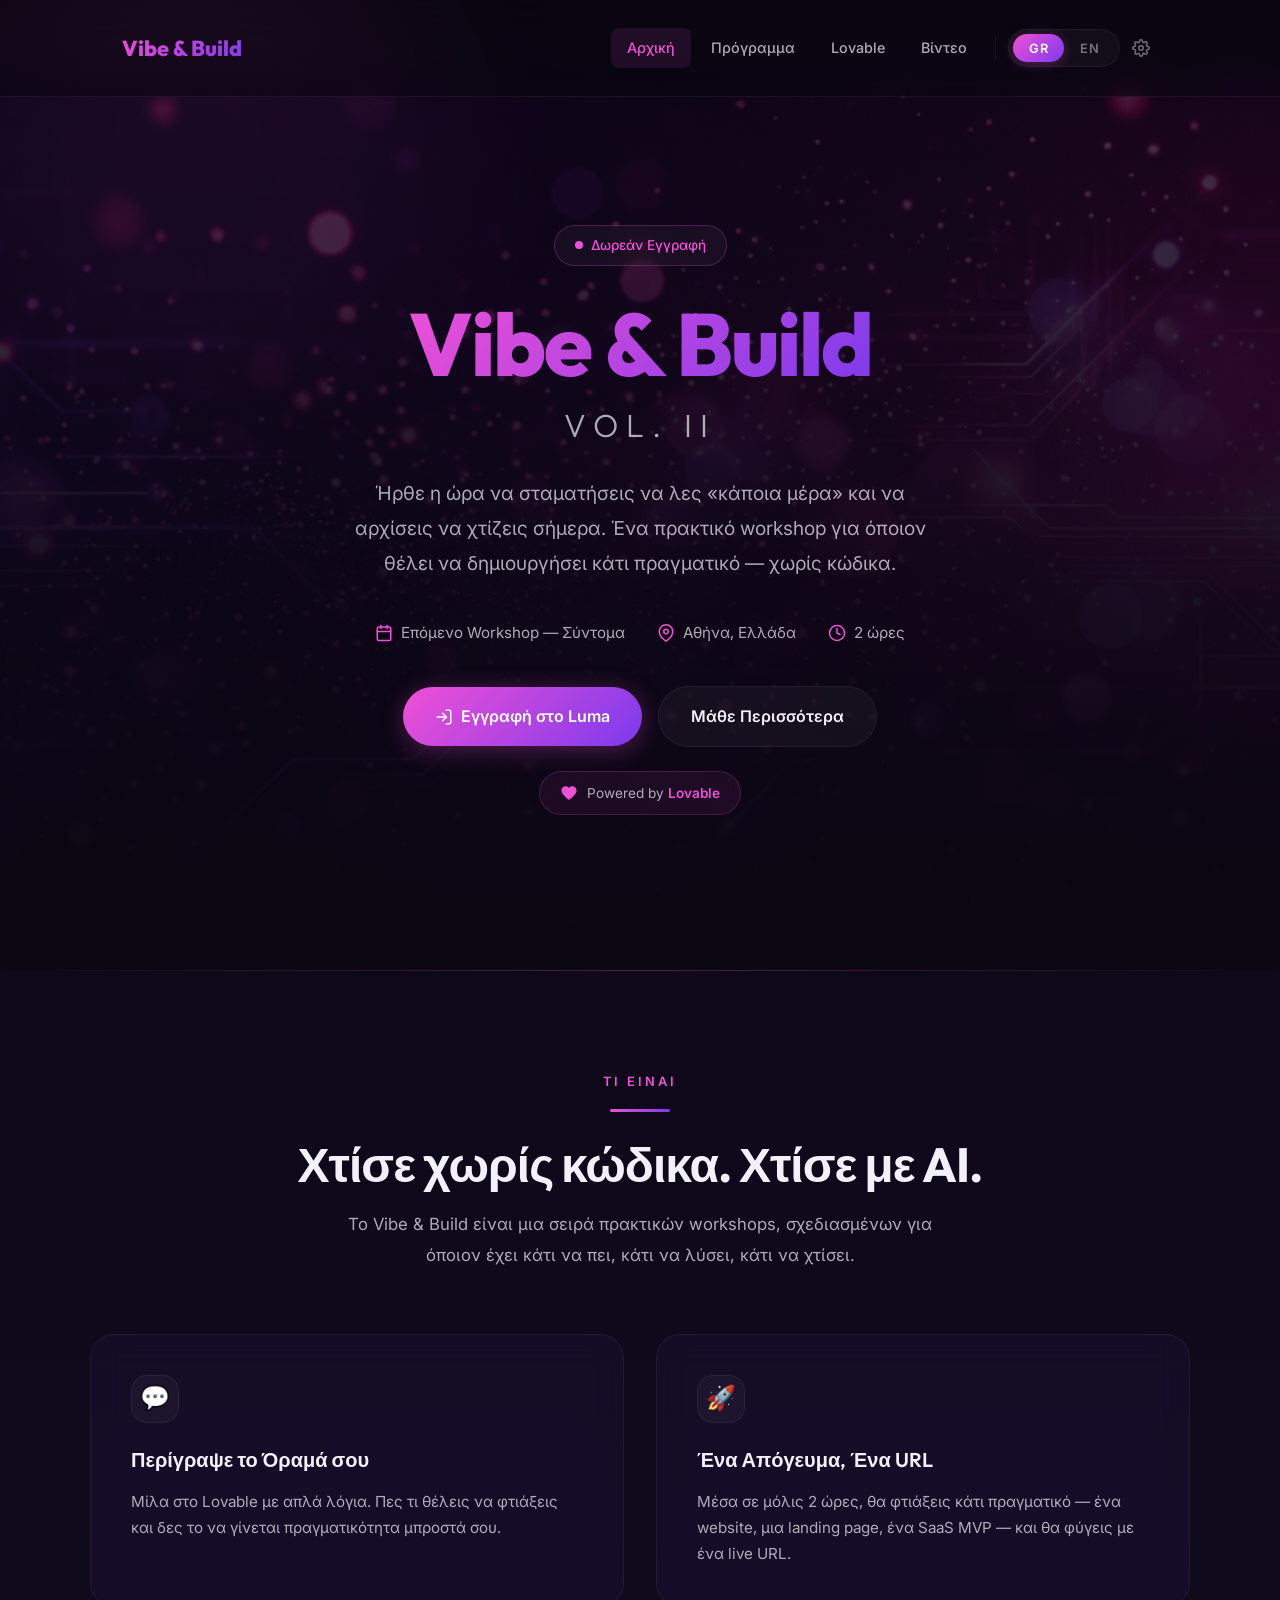
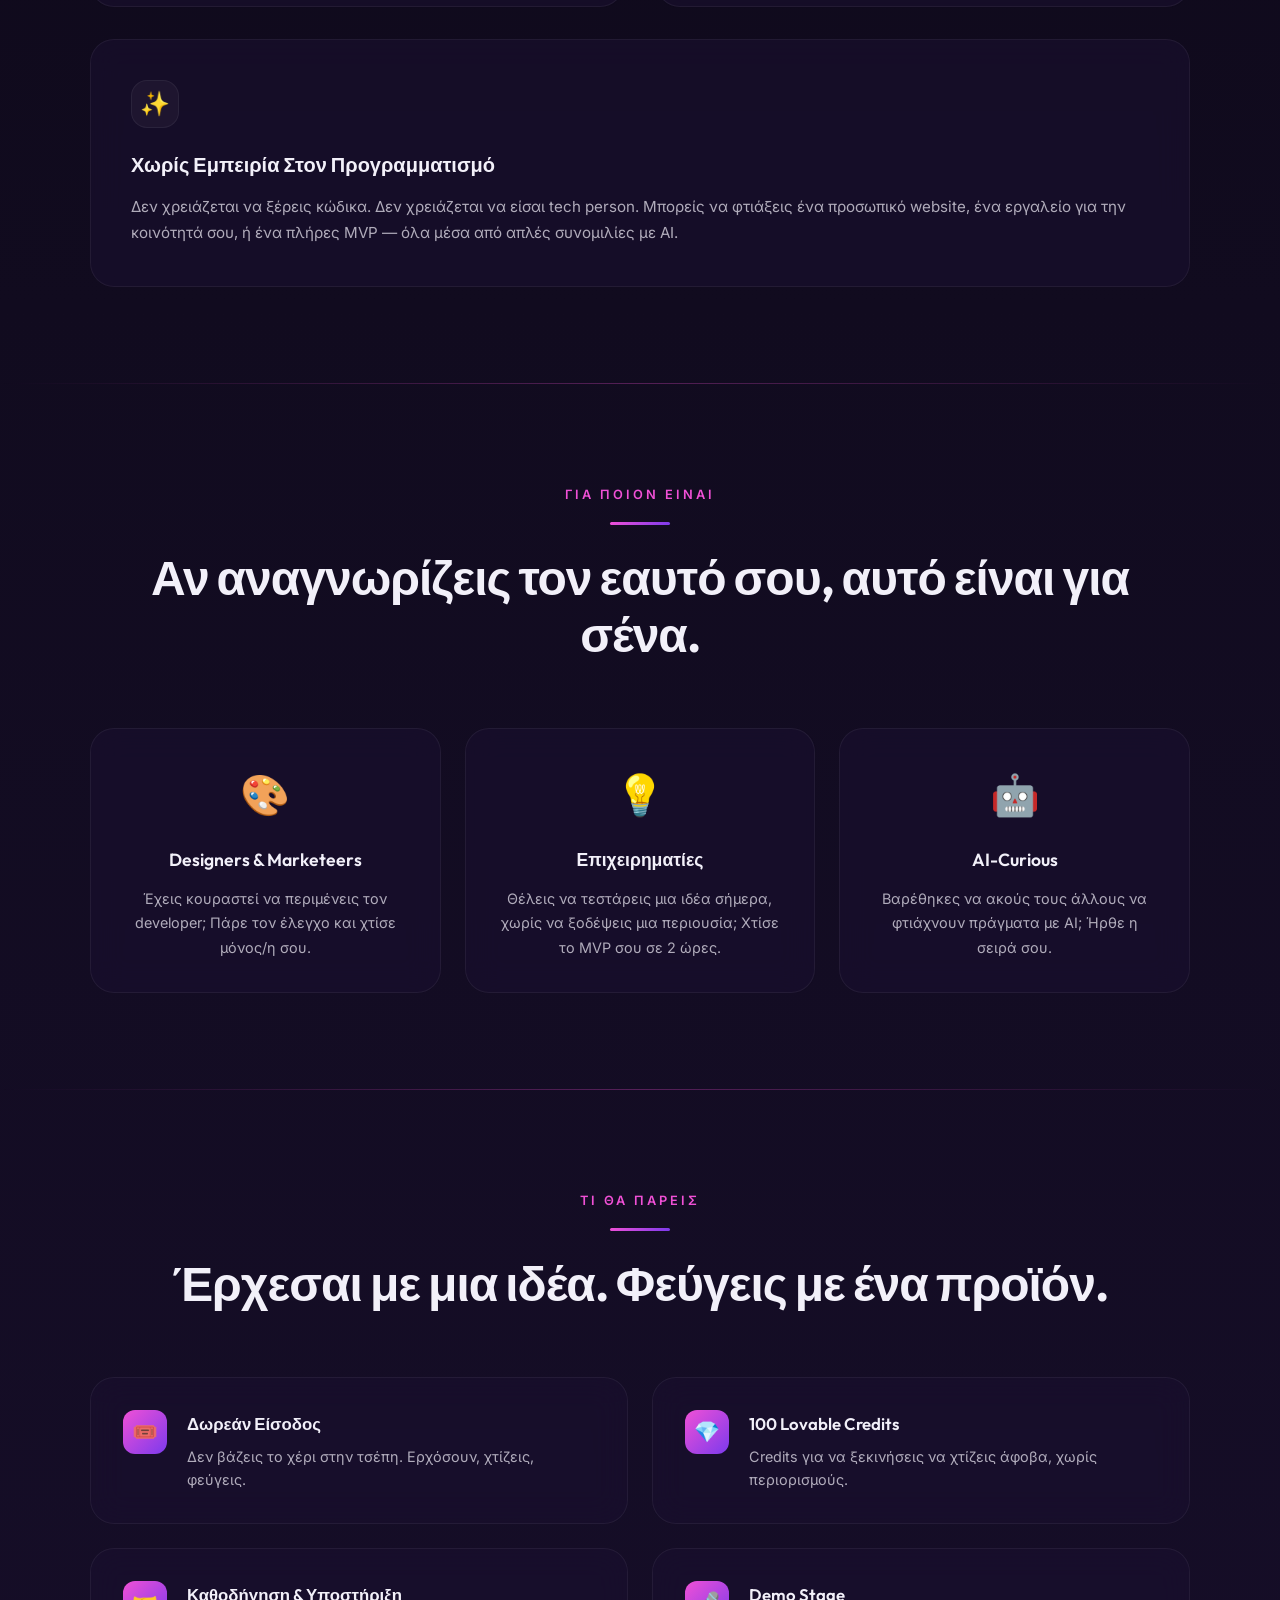
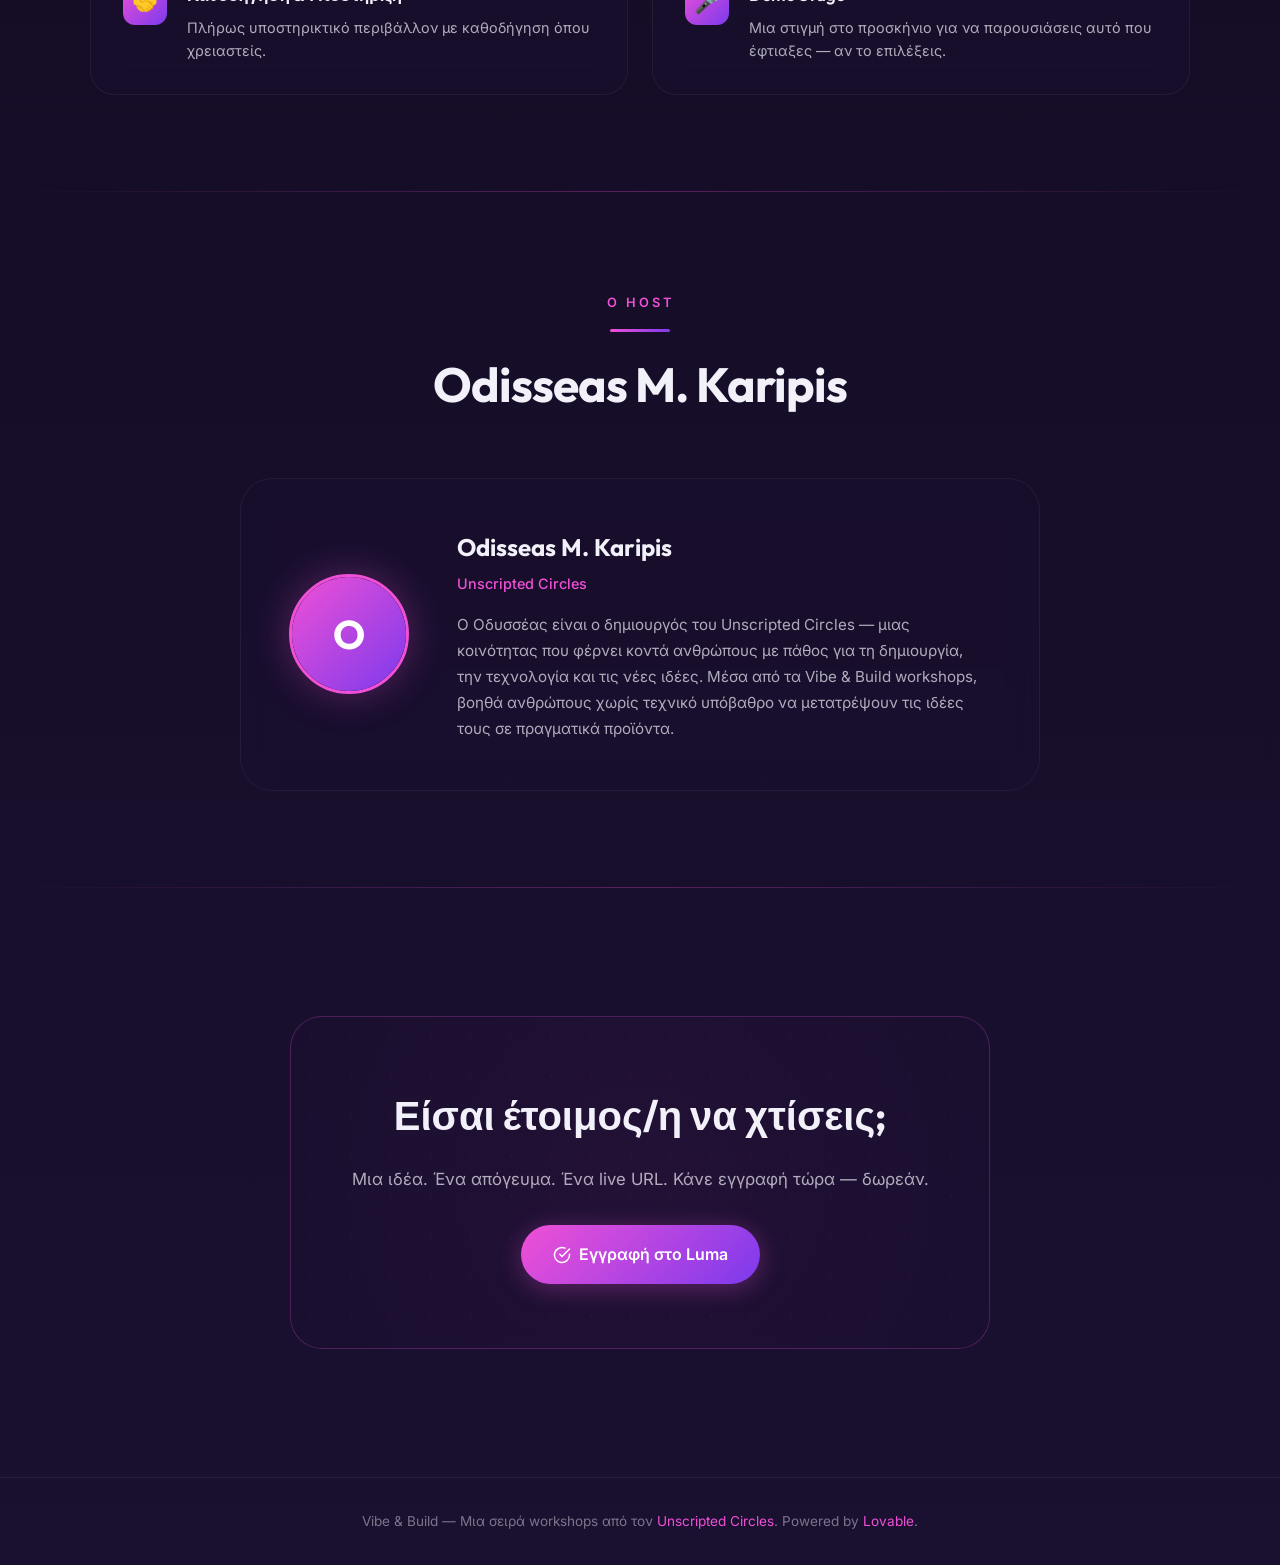
==== index.html @ 57b18b44 "Initial commit for Vibe & Build workshop site" ====
<!DOCTYPE html>
<html lang="el">
<head>
  <meta charset="UTF-8">
  <meta name="viewport" content="width=device-width, initial-scale=1.0">
  <title>Vibe & Build — No-Code Workshop Series by Odisseas M. Karipis</title>
  <meta name="description" content="Vibe & Build: Hands-on AI workshops powered by Lovable. Build real products without writing code. Athens, Greece. Free admission.">
  <meta property="og:title" content="Vibe & Build — No-Code AI Workshop Series">
  <meta property="og:description" content="Stop saying 'someday' and start building today. A practical workshop for anyone who has something to say, solve, or build — without writing a single line of code.">
  <meta property="og:type" content="website">
  <meta property="og:url" content="https://vibeand.build">
  <meta name="twitter:card" content="summary_large_image">
  <link rel="stylesheet" href="index.css">
</head>
<body>

  <!-- ========== HERO ========== -->
  <section class="hero" id="hero">
    <div class="hero-bg">
      <img src="hero-bg.png" alt="" loading="eager">
    </div>

    <div class="hero-content">
      <div class="hero-badge">
        <span class="pulse-dot"></span>
        <span data-el="Δωρεάν Εγγραφή" data-en="Free Admission" class="i18n">Δωρεάν Εγγραφή</span>
      </div>

      <h1 class="hero-title">
        <span class="gradient-text">Vibe & Build</span>
      </h1>
      <div class="hero-vol">vol. II</div>

      <p class="hero-description i18n"
         data-el="Ήρθε η ώρα να σταματήσεις να λες «κάποια μέρα» και να αρχίσεις να χτίζεις σήμερα. Ένα πρακτικό workshop για όποιον θέλει να δημιουργήσει κάτι πραγματικό — χωρίς κώδικα."
         data-en="It's time to stop saying 'someday' and start building today. A hands-on workshop for anyone who wants to create something real — without code.">
        Ήρθε η ώρα να σταματήσεις να λες «κάποια μέρα» και να αρχίσεις να χτίζεις σήμερα. Ένα πρακτικό workshop για όποιον θέλει να δημιουργήσει κάτι πραγματικό — χωρίς κώδικα.
      </p>

      <div class="hero-meta">
        <div class="hero-meta-item">
          <svg xmlns="http://www.w3.org/2000/svg" viewBox="0 0 24 24" fill="none" stroke="currentColor" stroke-width="2" stroke-linecap="round" stroke-linejoin="round"><rect x="3" y="4" width="18" height="18" rx="2" ry="2"/><line x1="16" y1="2" x2="16" y2="6"/><line x1="8" y1="2" x2="8" y2="6"/><line x1="3" y1="10" x2="21" y2="10"/></svg>
          <span data-el="Επόμενο Workshop — Σύντομα" data-en="Next Workshop — Coming Soon" class="i18n">Επόμενο Workshop — Σύντομα</span>
        </div>
        <div class="hero-meta-item">
          <svg xmlns="http://www.w3.org/2000/svg" viewBox="0 0 24 24" fill="none" stroke="currentColor" stroke-width="2" stroke-linecap="round" stroke-linejoin="round"><path d="M21 10c0 7-9 13-9 13s-9-6-9-13a9 9 0 0 1 18 0z"/><circle cx="12" cy="10" r="3"/></svg>
          <span data-el="Αθήνα, Ελλάδα" data-en="Athens, Greece" class="i18n">Αθήνα, Ελλάδα</span>
        </div>
        <div class="hero-meta-item">
          <svg xmlns="http://www.w3.org/2000/svg" viewBox="0 0 24 24" fill="none" stroke="currentColor" stroke-width="2" stroke-linecap="round" stroke-linejoin="round"><circle cx="12" cy="12" r="10"/><polyline points="12 6 12 12 16 14"/></svg>
          <span data-el="2 ώρες" data-en="2 hours" class="i18n">2 ώρες</span>
        </div>
      </div>

      <div class="hero-cta">
        <a href="https://luma.com/lljxukb3" target="_blank" rel="noopener" class="btn btn-primary" id="hero-register-btn">
          <svg xmlns="http://www.w3.org/2000/svg" viewBox="0 0 24 24" fill="none" stroke="currentColor" stroke-width="2" stroke-linecap="round" stroke-linejoin="round"><path d="M15 3h4a2 2 0 0 1 2 2v14a2 2 0 0 1-2 2h-4"/><polyline points="10 17 15 12 10 7"/><line x1="15" y1="12" x2="3" y2="12"/></svg>
          <span data-el="Εγγραφή στο Luma" data-en="Register on Luma" class="i18n">Εγγραφή στο Luma</span>
        </a>
        <a href="#about" class="btn btn-secondary">
          <span data-el="Μάθε Περισσότερα" data-en="Learn More" class="i18n">Μάθε Περισσότερα</span>
        </a>
      </div>

      <div class="lovable-badge">
        <svg viewBox="0 0 24 24" fill="currentColor"><path d="M12 21.35l-1.45-1.32C5.4 15.36 2 12.28 2 8.5 2 5.42 4.42 3 7.5 3c1.74 0 3.41.81 4.5 2.09C13.09 3.81 14.76 3 16.5 3 19.58 3 22 5.42 22 8.5c0 3.78-3.4 6.86-8.55 11.54L12 21.35z"/></svg>
        <span data-el="Powered by <strong>Lovable</strong>" data-en="Powered by <strong>Lovable</strong>" class="i18n">Powered by <strong>Lovable</strong></span>
      </div>
    </div>
  </section>

  <div class="glow-line"></div>

  <!-- ========== ABOUT ========== -->
  <section class="section" id="about">
    <div class="container">
      <div class="section-header reveal">
        <span class="section-label i18n" data-el="Τι Είναι" data-en="What Is It">Τι Είναι</span>
        <div class="section-divider"></div>
        <h2 class="section-title i18n"
            data-el="Χτίσε χωρίς κώδικα. Χτίσε με AI."
            data-en="Build without code. Build with AI.">
          Χτίσε χωρίς κώδικα. Χτίσε με AI.
        </h2>
        <p class="section-subtitle i18n"
           data-el="Το Vibe & Build είναι μια σειρά πρακτικών workshops, σχεδιασμένων για όποιον έχει κάτι να πει, κάτι να λύσει, κάτι να χτίσει."
           data-en="Vibe & Build is a series of hands-on workshops, designed for anyone who has something to say, something to solve, something to build.">
          Το Vibe & Build είναι μια σειρά πρακτικών workshops, σχεδιασμένων για όποιον έχει κάτι να πει, κάτι να λύσει, κάτι να χτίσει.
        </p>
      </div>

      <div class="about-grid">
        <div class="about-card reveal reveal-delay-1">
          <div class="icon">💬</div>
          <h3 class="i18n" data-el="Περίγραψε το Όραμά σου" data-en="Describe Your Vision">Περίγραψε το Όραμά σου</h3>
          <p class="i18n"
             data-el="Μίλα στο Lovable με απλά λόγια. Πες τι θέλεις να φτιάξεις και δες το να γίνεται πραγματικότητα μπροστά σου."
             data-en="Talk to Lovable in plain language. Tell it what you want to build and watch it come to life before your eyes.">
            Μίλα στο Lovable με απλά λόγια. Πες τι θέλεις να φτιάξεις και δες το να γίνεται πραγματικότητα μπροστά σου.
          </p>
        </div>

        <div class="about-card reveal reveal-delay-2">
          <div class="icon">🚀</div>
          <h3 class="i18n" data-el="Ένα Απόγευμα, Ένα URL" data-en="One Afternoon, One URL">Ένα Απόγευμα, Ένα URL</h3>
          <p class="i18n"
             data-el="Μέσα σε μόλις 2 ώρες, θα φτιάξεις κάτι πραγματικό — ένα website, μια landing page, ένα SaaS MVP — και θα φύγεις με ένα live URL."
             data-en="In just 2 hours, you'll build something real — a website, a landing page, a SaaS MVP — and leave with a live URL.">
            Μέσα σε μόλις 2 ώρες, θα φτιάξεις κάτι πραγματικό — ένα website, μια landing page, ένα SaaS MVP — και θα φύγεις με ένα live URL.
          </p>
        </div>

        <div class="about-card full-width reveal reveal-delay-3">
          <div class="icon">✨</div>
          <h3 class="i18n" data-el="Χωρίς Εμπειρία Στον Προγραμματισμό" data-en="No Programming Experience Needed">Χωρίς Εμπειρία Στον Προγραμματισμό</h3>
          <p class="i18n"
             data-el="Δεν χρειάζεται να ξέρεις κώδικα. Δεν χρειάζεται να είσαι tech person. Μπορείς να φτιάξεις ένα προσωπικό website, ένα εργαλείο για την κοινότητά σου, ή ένα πλήρες MVP — όλα μέσα από απλές συνομιλίες με AI."
             data-en="You don't need to know how to code. You don't need to be a tech person. You can build a personal website, a community tool, or a full MVP — all through simple conversations with AI.">
            Δεν χρειάζεται να ξέρεις κώδικα. Δεν χρειάζεται να είσαι tech person. Μπορείς να φτιάξεις ένα προσωπικό website, ένα εργαλείο για την κοινότητά σου, ή ένα πλήρες MVP — όλα μέσα από απλές συνομιλίες με AI.
          </p>
        </div>
      </div>
    </div>
  </section>

  <div class="glow-line"></div>

  <!-- ========== WHO IS IT FOR ========== -->
  <section class="section" id="audience">
    <div class="container">
      <div class="section-header reveal">
        <span class="section-label i18n" data-el="Για Ποιον Είναι" data-en="Who Is It For">Για Ποιον Είναι</span>
        <div class="section-divider"></div>
        <h2 class="section-title i18n"
            data-el="Αν αναγνωρίζεις τον εαυτό σου, αυτό είναι για σένα."
            data-en="If you see yourself here, this is for you.">
          Αν αναγνωρίζεις τον εαυτό σου, αυτό είναι για σένα.
        </h2>
      </div>

      <div class="audience-cards">
        <div class="audience-card reveal reveal-delay-1">
          <span class="emoji">🎨</span>
          <h3 class="i18n" data-el="Designers & Marketeers" data-en="Designers & Marketeers">Designers & Marketeers</h3>
          <p class="i18n"
             data-el="Έχεις κουραστεί να περιμένεις τον developer; Πάρε τον έλεγχο και χτίσε μόνος/η σου."
             data-en="Tired of waiting for the developer? Take control and build it yourself.">
            Έχεις κουραστεί να περιμένεις τον developer; Πάρε τον έλεγχο και χτίσε μόνος/η σου.
          </p>
        </div>

        <div class="audience-card reveal reveal-delay-2">
          <span class="emoji">💡</span>
          <h3 class="i18n" data-el="Επιχειρηματίες" data-en="Entrepreneurs">Επιχειρηματίες</h3>
          <p class="i18n"
             data-el="Θέλεις να τεστάρεις μια ιδέα σήμερα, χωρίς να ξοδέψεις μια περιουσία; Χτίσε το MVP σου σε 2 ώρες."
             data-en="Want to test an idea today without spending a fortune? Build your MVP in 2 hours.">
            Θέλεις να τεστάρεις μια ιδέα σήμερα, χωρίς να ξοδέψεις μια περιουσία; Χτίσε το MVP σου σε 2 ώρες.
          </p>
        </div>

        <div class="audience-card reveal reveal-delay-3">
          <span class="emoji">🤖</span>
          <h3 class="i18n" data-el="AI-Curious" data-en="AI-Curious">AI-Curious</h3>
          <p class="i18n"
             data-el="Βαρέθηκες να ακούς τους άλλους να φτιάχνουν πράγματα με AI; Ήρθε η σειρά σου."
             data-en="Tired of hearing about others building with AI? It's your turn now.">
            Βαρέθηκες να ακούς τους άλλους να φτιάχνουν πράγματα με AI; Ήρθε η σειρά σου.
          </p>
        </div>
      </div>
    </div>
  </section>

  <div class="glow-line"></div>

  <!-- ========== WHAT YOU GET ========== -->
  <section class="section" id="perks">
    <div class="container">
      <div class="section-header reveal">
        <span class="section-label i18n" data-el="Τι Θα Πάρεις" data-en="What You Get">Τι Θα Πάρεις</span>
        <div class="section-divider"></div>
        <h2 class="section-title i18n"
            data-el="Έρχεσαι με μια ιδέα. Φεύγεις με ένα προϊόν."
            data-en="Arrive with an idea. Leave with a product.">
          Έρχεσαι με μια ιδέα. Φεύγεις με ένα προϊόν.
        </h2>
      </div>

      <div class="perks-grid">
        <div class="perk-item reveal reveal-delay-1">
          <div class="perk-icon">🎟️</div>
          <div class="perk-content">
            <h3 class="i18n" data-el="Δωρεάν Είσοδος" data-en="Free Entry">Δωρεάν Είσοδος</h3>
            <p class="i18n"
               data-el="Δεν βάζεις το χέρι στην τσέπη. Ερχόσουν, χτίζεις, φεύγεις."
               data-en="No cost at all. Come, build, leave with something real.">
              Δεν βάζεις το χέρι στην τσέπη. Ερχόσουν, χτίζεις, φεύγεις.
            </p>
          </div>
        </div>

        <div class="perk-item reveal reveal-delay-2">
          <div class="perk-icon">💎</div>
          <div class="perk-content">
            <h3 class="i18n" data-el="100 Lovable Credits" data-en="100 Lovable Credits">100 Lovable Credits</h3>
            <p class="i18n"
               data-el="Credits για να ξεκινήσεις να χτίζεις άφοβα, χωρίς περιορισμούς."
               data-en="Credits to start building fearlessly, with no restrictions.">
              Credits για να ξεκινήσεις να χτίζεις άφοβα, χωρίς περιορισμούς.
            </p>
          </div>
        </div>

        <div class="perk-item reveal reveal-delay-3">
          <div class="perk-icon">🤝</div>
          <div class="perk-content">
            <h3 class="i18n" data-el="Καθοδήγηση & Υποστήριξη" data-en="Guidance & Support">Καθοδήγηση & Υποστήριξη</h3>
            <p class="i18n"
               data-el="Πλήρως υποστηρικτικό περιβάλλον με καθοδήγηση όπου χρειαστείς."
               data-en="Fully supportive environment with guidance wherever you need it.">
              Πλήρως υποστηρικτικό περιβάλλον με καθοδήγηση όπου χρειαστείς.
            </p>
          </div>
        </div>

        <div class="perk-item reveal reveal-delay-4">
          <div class="perk-icon">🎤</div>
          <div class="perk-content">
            <h3 class="i18n" data-el="Demo Stage" data-en="Demo Stage">Demo Stage</h3>
            <p class="i18n"
               data-el="Μια στιγμή στο προσκήνιο για να παρουσιάσεις αυτό που έφτιαξες — αν το επιλέξεις."
               data-en="A moment in the spotlight to showcase what you built — if you choose to.">
              Μια στιγμή στο προσκήνιο για να παρουσιάσεις αυτό που έφτιαξες — αν το επιλέξεις.
            </p>
          </div>
        </div>
      </div>
    </div>
  </section>

  <div class="glow-line"></div>

  <!-- ========== HOST ========== -->
  <section class="section" id="host">
    <div class="container">
      <div class="section-header reveal">
        <span class="section-label i18n" data-el="Ο Host" data-en="The Host">Ο Host</span>
        <div class="section-divider"></div>
        <h2 class="section-title">Odisseas M. Karipis</h2>
      </div>

      <div class="host-card reveal">
        <div class="host-avatar">
          <div class="host-avatar-placeholder">O</div>
        </div>
        <div class="host-info">
          <h3>Odisseas M. Karipis</h3>
          <div class="org">Unscripted Circles</div>
          <p class="i18n"
             data-el="Ο Οδυσσέας είναι ο δημιουργός του Unscripted Circles — μιας κοινότητας που φέρνει κοντά ανθρώπους με πάθος για τη δημιουργία, την τεχνολογία και τις νέες ιδέες. Μέσα από τα Vibe & Build workshops, βοηθά ανθρώπους χωρίς τεχνικό υπόβαθρο να μετατρέψουν τις ιδέες τους σε πραγματικά προϊόντα."
             data-en="Odisseas is the creator of Unscripted Circles — a community that brings together people passionate about creation, technology, and new ideas. Through the Vibe & Build workshops, he helps people without a technical background turn their ideas into real products.">
            Ο Οδυσσέας είναι ο δημιουργός του Unscripted Circles — μιας κοινότητας που φέρνει κοντά ανθρώπους με πάθος για τη δημιουργία, την τεχνολογία και τις νέες ιδέες. Μέσα από τα Vibe & Build workshops, βοηθά ανθρώπους χωρίς τεχνικό υπόβαθρο να μετατρέψουν τις ιδέες τους σε πραγματικά προϊόντα.
          </p>
        </div>
      </div>
    </div>
  </section>

  <div class="glow-line"></div>

  <!-- ========== CTA ========== -->
  <section class="section cta-section" id="register">
    <div class="cta-box reveal">
      <div class="grid-pattern" aria-hidden="true"></div>
      <h2 class="i18n"
          data-el="Είσαι έτοιμος/η να χτίσεις;"
          data-en="Ready to build?">
        Είσαι έτοιμος/η να χτίσεις;
      </h2>
      <p class="i18n"
         data-el="Μια ιδέα. Ένα απόγευμα. Ένα live URL. Κάνε εγγραφή τώρα — δωρεάν."
         data-en="One idea. One afternoon. One live URL. Register now — for free.">
        Μια ιδέα. Ένα απόγευμα. Ένα live URL. Κάνε εγγραφή τώρα — δωρεάν.
      </p>
      <a href="https://luma.com/lljxukb3" target="_blank" rel="noopener" class="btn btn-primary" id="cta-register-btn">
        <svg xmlns="http://www.w3.org/2000/svg" viewBox="0 0 24 24" fill="none" stroke="currentColor" stroke-width="2" stroke-linecap="round" stroke-linejoin="round"><path d="M22 11.08V12a10 10 0 1 1-5.93-9.14"/><polyline points="22 4 12 14.01 9 11.01"/></svg>
        <span data-el="Εγγραφή στο Luma" data-en="Register on Luma" class="i18n">Εγγραφή στο Luma</span>
      </a>
    </div>
  </section>

  <!-- ========== SCRIPTS ========== -->
  <script src="shared.js"></script>
  <script>
    // Initialize shared components (navbar, footer, reveal, etc.)
    VB.init();

    // ===== PARALLAX ON HERO =====
    const heroBg = document.querySelector('.hero-bg img');
    window.addEventListener('scroll', () => {
      const scrolled = window.pageYOffset;
      if (heroBg && scrolled < window.innerHeight) {
        heroBg.style.transform = `scale(1.05) translateY(${scrolled * 0.3}px)`;
      }
    }, { passive: true });
  </script>
</body>
</html>
---- index.css ----
/* ============================================
   DESIGN TOKENS
   ============================================ */
@import url('https://fonts.googleapis.com/css2?family=Inter:wght@300;400;500;600;700;800;900&family=Outfit:wght@300;400;500;600;700;800;900&display=swap');

:root {
  /* Colors - Dark Theme with Lovable-inspired palette */
  --bg-primary: #0a0612;
  --bg-secondary: #110b1f;
  --bg-tertiary: #1a1030;
  --bg-card: rgba(26, 16, 48, 0.6);
  --bg-card-hover: rgba(36, 22, 66, 0.7);
  --bg-glass: rgba(255, 255, 255, 0.04);
  --bg-glass-hover: rgba(255, 255, 255, 0.08);

  --accent-primary: #f050d6;
  --accent-secondary: #c255dc;
  --accent-tertiary: #7c3aed;
  --accent-glow: rgba(240, 80, 214, 0.3);
  --accent-glow-strong: rgba(240, 80, 214, 0.5);

  --text-primary: #f2f0f9;
  --text-secondary: rgba(242, 240, 249, 0.7);
  --text-tertiary: rgba(242, 240, 249, 0.45);
  --text-accent: #f050d6;

  --border-subtle: rgba(255, 255, 255, 0.06);
  --border-accent: rgba(240, 80, 214, 0.25);

  --gradient-primary: linear-gradient(135deg, #f050d6, #7c3aed);
  --gradient-secondary: linear-gradient(135deg, #c255dc, #3628a8);
  --gradient-bg: linear-gradient(180deg, #0a0612 0%, #110b1f 40%, #1a1030 100%);
  --gradient-hero: linear-gradient(180deg, rgba(10, 6, 18, 0.3) 0%, rgba(10, 6, 18, 0.85) 60%, #0a0612 100%);

  /* Typography */
  --font-primary: 'Outfit', sans-serif;
  --font-secondary: 'Inter', sans-serif;

  /* Spacing */
  --section-padding: 6rem 2rem;
  --container-max: 1100px;
  --border-radius-sm: 8px;
  --border-radius-md: 16px;
  --border-radius-lg: 24px;
  --border-radius-xl: 32px;

  /* Transitions */
  --transition-fast: 0.2s cubic-bezier(0.4, 0, 0.2, 1);
  --transition-smooth: 0.4s cubic-bezier(0.4, 0, 0.2, 1);
  --transition-spring: 0.5s cubic-bezier(0.34, 1.56, 0.64, 1);
}

/* ============================================
   RESET & BASE
   ============================================ */
*, *::before, *::after {
  margin: 0;
  padding: 0;
  box-sizing: border-box;
}

html {
  scroll-behavior: smooth;
  font-size: 16px;
}

body {
  font-family: var(--font-secondary);
  background: var(--gradient-bg);
  color: var(--text-primary);
  line-height: 1.7;
  overflow-x: hidden;
  min-height: 100vh;
}

img {
  max-width: 100%;
  display: block;
}

a {
  color: inherit;
  text-decoration: none;
}

/* ============================================
   ANIMATED BACKGROUND
   ============================================ */
.bg-orbs {
  position: fixed;
  top: 0;
  left: 0;
  width: 100%;
  height: 100%;
  pointer-events: none;
  z-index: 0;
  overflow: hidden;
}

.bg-orbs .orb {
  position: absolute;
  border-radius: 50%;
  filter: blur(80px);
  opacity: 0.15;
  animation: orbFloat 20s ease-in-out infinite;
}

.bg-orbs .orb:nth-child(1) {
  width: 500px;
  height: 500px;
  background: var(--accent-primary);
  top: -10%;
  left: -5%;
  animation-duration: 25s;
}

.bg-orbs .orb:nth-child(2) {
  width: 400px;
  height: 400px;
  background: var(--accent-tertiary);
  top: 40%;
  right: -10%;
  animation-duration: 30s;
  animation-delay: -5s;
}

.bg-orbs .orb:nth-child(3) {
  width: 350px;
  height: 350px;
  background: var(--accent-secondary);
  bottom: -5%;
  left: 30%;
  animation-duration: 22s;
  animation-delay: -10s;
}

@keyframes orbFloat {
  0%, 100% { transform: translate(0, 0) scale(1); }
  25% { transform: translate(40px, -30px) scale(1.05); }
  50% { transform: translate(-20px, 20px) scale(0.95); }
  75% { transform: translate(30px, 40px) scale(1.02); }
}

/* ============================================
   LANGUAGE TOGGLE (inside navbar)
   ============================================ */
.lang-toggle {
  display: flex;
  gap: 0;
  background: var(--bg-glass);
  backdrop-filter: blur(20px);
  -webkit-backdrop-filter: blur(20px);
  border: 1px solid var(--border-subtle);
  border-radius: 100px;
  padding: 4px;
}

.lang-toggle button {
  border: none;
  background: transparent;
  color: var(--text-tertiary);
  font-family: var(--font-secondary);
  font-size: 0.8rem;
  font-weight: 600;
  padding: 0.4rem 1rem;
  border-radius: 100px;
  cursor: pointer;
  transition: var(--transition-fast);
  letter-spacing: 0.5px;
}

.lang-toggle button.active {
  background: var(--gradient-primary);
  color: white;
  box-shadow: 0 2px 12px var(--accent-glow);
}

.lang-toggle button:hover:not(.active) {
  color: var(--text-primary);
}

/* ============================================
   HERO SECTION
   ============================================ */
.hero {
  position: relative;
  min-height: 100vh;
  display: flex;
  flex-direction: column;
  align-items: center;
  justify-content: center;
  text-align: center;
  padding: 2rem;
  overflow: hidden;
}

.hero-bg {
  position: absolute;
  top: 0;
  left: 0;
  width: 100%;
  height: 100%;
  z-index: 0;
}

.hero-bg img {
  width: 100%;
  height: 100%;
  object-fit: cover;
  opacity: 0.35;
}

.hero-bg::after {
  content: '';
  position: absolute;
  top: 0;
  left: 0;
  width: 100%;
  height: 100%;
  background: var(--gradient-hero);
}

.hero-content {
  position: relative;
  z-index: 1;
  max-width: 800px;
}

.hero-badge {
  display: inline-flex;
  align-items: center;
  gap: 0.5rem;
  background: var(--bg-glass);
  backdrop-filter: blur(12px);
  -webkit-backdrop-filter: blur(12px);
  border: 1px solid var(--border-accent);
  border-radius: 100px;
  padding: 0.5rem 1.25rem;
  font-size: 0.85rem;
  font-weight: 500;
  color: var(--accent-primary);
  margin-bottom: 2rem;
  animation: fadeInUp 0.8s ease-out;
}

.hero-badge .pulse-dot {
  width: 8px;
  height: 8px;
  background: var(--accent-primary);
  border-radius: 50%;
  animation: pulse 2s ease-in-out infinite;
}

@keyframes pulse {
  0%, 100% { opacity: 1; transform: scale(1); }
  50% { opacity: 0.5; transform: scale(0.8); }
}

.hero-title {
  font-family: var(--font-primary);
  font-size: clamp(3rem, 8vw, 5.5rem);
  font-weight: 800;
  line-height: 1.05;
  margin-bottom: 0.5rem;
  letter-spacing: -2px;
  animation: fadeInUp 0.8s ease-out 0.1s both;
}

.hero-title .gradient-text {
  background: var(--gradient-primary);
  -webkit-background-clip: text;
  -webkit-text-fill-color: transparent;
  background-clip: text;
}

.hero-vol {
  font-family: var(--font-primary);
  font-size: clamp(1.5rem, 3vw, 2rem);
  font-weight: 300;
  color: var(--text-secondary);
  margin-bottom: 1.5rem;
  letter-spacing: 8px;
  text-transform: uppercase;
  animation: fadeInUp 0.8s ease-out 0.2s both;
}

.hero-description {
  font-size: clamp(1rem, 2vw, 1.2rem);
  color: var(--text-secondary);
  max-width: 600px;
  margin: 0 auto 2.5rem;
  line-height: 1.8;
  animation: fadeInUp 0.8s ease-out 0.3s both;
}

.hero-meta {
  display: flex;
  align-items: center;
  justify-content: center;
  gap: 2rem;
  flex-wrap: wrap;
  margin-bottom: 2.5rem;
  animation: fadeInUp 0.8s ease-out 0.4s both;
}

.hero-meta-item {
  display: flex;
  align-items: center;
  gap: 0.5rem;
  color: var(--text-secondary);
  font-size: 0.95rem;
}

.hero-meta-item svg {
  width: 18px;
  height: 18px;
  color: var(--accent-primary);
  flex-shrink: 0;
}

.hero-cta {
  display: flex;
  align-items: center;
  justify-content: center;
  gap: 1rem;
  flex-wrap: wrap;
  animation: fadeInUp 0.8s ease-out 0.5s both;
}

@keyframes fadeInUp {
  from {
    opacity: 0;
    transform: translateY(30px);
  }
  to {
    opacity: 1;
    transform: translateY(0);
  }
}

/* ============================================
   BUTTONS
   ============================================ */
.btn {
  display: inline-flex;
  align-items: center;
  gap: 0.5rem;
  font-family: var(--font-secondary);
  font-weight: 600;
  font-size: 1rem;
  padding: 1rem 2rem;
  border-radius: var(--border-radius-xl);
  border: none;
  cursor: pointer;
  transition: var(--transition-smooth);
  text-decoration: none;
  position: relative;
  overflow: hidden;
}

.btn-primary {
  background: var(--gradient-primary);
  color: white;
  box-shadow: 0 4px 24px var(--accent-glow), 0 0 0 0 var(--accent-glow);
}

.btn-primary:hover {
  transform: translateY(-2px);
  box-shadow: 0 8px 40px var(--accent-glow-strong), 0 0 60px var(--accent-glow);
}

.btn-primary:active {
  transform: translateY(0);
}

.btn-primary::after {
  content: '';
  position: absolute;
  inset: 0;
  background: linear-gradient(135deg, rgba(255,255,255,0.2), transparent);
  opacity: 0;
  transition: var(--transition-fast);
}

.btn-primary:hover::after {
  opacity: 1;
}

.btn-secondary {
  background: var(--bg-glass);
  backdrop-filter: blur(12px);
  -webkit-backdrop-filter: blur(12px);
  color: var(--text-primary);
  border: 1px solid var(--border-subtle);
}

.btn-secondary:hover {
  background: var(--bg-glass-hover);
  border-color: var(--border-accent);
  transform: translateY(-2px);
  box-shadow: 0 4px 20px rgba(0, 0, 0, 0.3);
}

.btn svg {
  width: 18px;
  height: 18px;
}

/* ============================================
   SECTIONS
   ============================================ */
.section {
  position: relative;
  z-index: 1;
  padding: var(--section-padding);
}

.container {
  max-width: var(--container-max);
  margin: 0 auto;
}

.section-header {
  text-align: center;
  margin-bottom: 4rem;
}

.section-label {
  display: inline-block;
  font-family: var(--font-secondary);
  font-size: 0.8rem;
  font-weight: 600;
  letter-spacing: 3px;
  text-transform: uppercase;
  color: var(--accent-primary);
  margin-bottom: 1rem;
}

.section-title {
  font-family: var(--font-primary);
  font-size: clamp(2rem, 5vw, 3rem);
  font-weight: 700;
  line-height: 1.2;
  letter-spacing: -1px;
}

.section-subtitle {
  font-size: 1.05rem;
  color: var(--text-secondary);
  max-width: 600px;
  margin: 1rem auto 0;
  line-height: 1.8;
}

/* ============================================
   ABOUT SECTION
   ============================================ */
.about-grid {
  display: grid;
  grid-template-columns: 1fr 1fr;
  gap: 2rem;
}

.about-card {
  background: var(--bg-card);
  backdrop-filter: blur(16px);
  -webkit-backdrop-filter: blur(16px);
  border: 1px solid var(--border-subtle);
  border-radius: var(--border-radius-lg);
  padding: 2.5rem;
  transition: var(--transition-smooth);
  position: relative;
  overflow: hidden;
}

.about-card::before {
  content: '';
  position: absolute;
  top: 0;
  left: 0;
  right: 0;
  height: 2px;
  background: var(--gradient-primary);
  opacity: 0;
  transition: var(--transition-smooth);
}

.about-card:hover {
  background: var(--bg-card-hover);
  border-color: var(--border-accent);
  transform: translateY(-4px);
  box-shadow: 0 20px 60px rgba(0, 0, 0, 0.3);
}

.about-card:hover::before {
  opacity: 1;
}

.about-card .icon {
  width: 48px;
  height: 48px;
  border-radius: var(--border-radius-md);
  background: var(--bg-glass);
  border: 1px solid var(--border-subtle);
  display: flex;
  align-items: center;
  justify-content: center;
  margin-bottom: 1.25rem;
  font-size: 1.5rem;
}

.about-card h3 {
  font-family: var(--font-primary);
  font-size: 1.25rem;
  font-weight: 600;
  margin-bottom: 0.75rem;
}

.about-card p {
  color: var(--text-secondary);
  font-size: 0.95rem;
  line-height: 1.7;
}

/* Full width card */
.about-card.full-width {
  grid-column: 1 / -1;
}

/* ============================================
   AUDIENCE SECTION
   ============================================ */
.audience-cards {
  display: grid;
  grid-template-columns: repeat(3, 1fr);
  gap: 1.5rem;
}

.audience-card {
  background: var(--bg-card);
  backdrop-filter: blur(16px);
  -webkit-backdrop-filter: blur(16px);
  border: 1px solid var(--border-subtle);
  border-radius: var(--border-radius-lg);
  padding: 2rem;
  text-align: center;
  transition: var(--transition-smooth);
  position: relative;
}

.audience-card:hover {
  background: var(--bg-card-hover);
  border-color: var(--border-accent);
  transform: translateY(-6px);
  box-shadow: 0 20px 60px rgba(0, 0, 0, 0.3);
}

.audience-card .emoji {
  font-size: 2.5rem;
  margin-bottom: 1rem;
  display: block;
}

.audience-card h3 {
  font-family: var(--font-primary);
  font-size: 1.1rem;
  font-weight: 600;
  margin-bottom: 0.75rem;
}

.audience-card p {
  color: var(--text-secondary);
  font-size: 0.9rem;
  line-height: 1.7;
}

/* ============================================
   WHAT YOU GET SECTION
   ============================================ */
.perks-grid {
  display: grid;
  grid-template-columns: repeat(2, 1fr);
  gap: 1.5rem;
}

.perk-item {
  display: flex;
  align-items: flex-start;
  gap: 1.25rem;
  background: var(--bg-card);
  backdrop-filter: blur(16px);
  -webkit-backdrop-filter: blur(16px);
  border: 1px solid var(--border-subtle);
  border-radius: var(--border-radius-lg);
  padding: 2rem;
  transition: var(--transition-smooth);
}

.perk-item:hover {
  background: var(--bg-card-hover);
  border-color: var(--border-accent);
  transform: translateY(-3px);
  box-shadow: 0 12px 40px rgba(0, 0, 0, 0.2);
}

.perk-icon {
  width: 44px;
  height: 44px;
  border-radius: 12px;
  background: var(--gradient-primary);
  display: flex;
  align-items: center;
  justify-content: center;
  flex-shrink: 0;
  font-size: 1.3rem;
}

.perk-content h3 {
  font-family: var(--font-primary);
  font-size: 1.05rem;
  font-weight: 600;
  margin-bottom: 0.4rem;
}

.perk-content p {
  color: var(--text-secondary);
  font-size: 0.9rem;
  line-height: 1.6;
}

/* ============================================
   HOST SECTION
   ============================================ */
.host-card {
  display: flex;
  align-items: center;
  gap: 3rem;
  background: var(--bg-card);
  backdrop-filter: blur(16px);
  -webkit-backdrop-filter: blur(16px);
  border: 1px solid var(--border-subtle);
  border-radius: var(--border-radius-xl);
  padding: 3rem;
  max-width: 800px;
  margin: 0 auto;
}

.host-avatar {
  width: 120px;
  height: 120px;
  border-radius: 50%;
  overflow: hidden;
  flex-shrink: 0;
  border: 3px solid var(--accent-primary);
  box-shadow: 0 0 40px var(--accent-glow);
  position: relative;
}

.host-avatar img {
  width: 100%;
  height: 100%;
  object-fit: cover;
}

.host-avatar-placeholder {
  width: 100%;
  height: 100%;
  background: var(--gradient-primary);
  display: flex;
  align-items: center;
  justify-content: center;
  font-family: var(--font-primary);
  font-size: 2.5rem;
  font-weight: 700;
  color: white;
}

.host-info h3 {
  font-family: var(--font-primary);
  font-size: 1.5rem;
  font-weight: 700;
  margin-bottom: 0.25rem;
}

.host-info .org {
  color: var(--accent-primary);
  font-size: 0.9rem;
  font-weight: 500;
  margin-bottom: 1rem;
}

.host-info p {
  color: var(--text-secondary);
  font-size: 0.95rem;
  line-height: 1.7;
}

/* ============================================
   CTA SECTION
   ============================================ */
.cta-section {
  text-align: center;
  padding: 8rem 2rem;
}

.cta-section .cta-box {
  background: var(--bg-card);
  backdrop-filter: blur(20px);
  -webkit-backdrop-filter: blur(20px);
  border: 1px solid var(--border-accent);
  border-radius: var(--border-radius-xl);
  padding: 4rem 3rem;
  max-width: 700px;
  margin: 0 auto;
  position: relative;
  overflow: hidden;
}

.cta-section .cta-box::before {
  content: '';
  position: absolute;
  top: -50%;
  left: -50%;
  width: 200%;
  height: 200%;
  background: radial-gradient(circle at center, var(--accent-glow) 0%, transparent 60%);
  opacity: 0.15;
  animation: ctaGlow 6s ease-in-out infinite;
}

@keyframes ctaGlow {
  0%, 100% { opacity: 0.1; transform: scale(1); }
  50% { opacity: 0.2; transform: scale(1.1); }
}

.cta-section h2 {
  font-family: var(--font-primary);
  font-size: clamp(1.8rem, 4vw, 2.5rem);
  font-weight: 700;
  margin-bottom: 1rem;
  position: relative;
  z-index: 1;
}

.cta-section p {
  color: var(--text-secondary);
  font-size: 1.05rem;
  margin-bottom: 2rem;
  position: relative;
  z-index: 1;
}

.cta-section .btn {
  position: relative;
  z-index: 1;
}

/* ============================================
   POWERED BY
   ============================================ */
.powered-by {
  display: flex;
  align-items: center;
  justify-content: center;
  gap: 0.5rem;
  padding: 2rem;
  color: var(--text-tertiary);
  font-size: 0.85rem;
}

.powered-by .lovable-logo {
  display: inline-flex;
  align-items: center;
  gap: 0.4rem;
  color: var(--accent-primary);
  font-weight: 600;
}

.powered-by .lovable-logo svg {
  width: 16px;
  height: 16px;
}

/* ============================================
   FOOTER
   ============================================ */
.footer {
  position: relative;
  z-index: 1;
  text-align: center;
  padding: 2rem;
  border-top: 1px solid var(--border-subtle);
  color: var(--text-tertiary);
  font-size: 0.85rem;
}

.footer a {
  color: var(--accent-primary);
  transition: var(--transition-fast);
}

.footer a:hover {
  color: var(--accent-secondary);
}

/* ============================================
   SCROLL ANIMATIONS
   ============================================ */
.reveal {
  opacity: 0;
  transform: translateY(40px);
  transition: opacity 0.8s ease-out, transform 0.8s ease-out;
}

.reveal.visible {
  opacity: 1;
  transform: translateY(0);
}

.reveal-delay-1 { transition-delay: 0.1s; }
.reveal-delay-2 { transition-delay: 0.2s; }
.reveal-delay-3 { transition-delay: 0.3s; }
.reveal-delay-4 { transition-delay: 0.4s; }

/* ============================================
   DECORATIVE ELEMENTS
   ============================================ */
.section-divider {
  width: 60px;
  height: 3px;
  background: var(--gradient-primary);
  border-radius: 10px;
  margin: 0 auto 1.5rem;
}

.glow-line {
  width: 100%;
  height: 1px;
  background: linear-gradient(90deg, transparent, var(--accent-primary), transparent);
  opacity: 0.3;
  margin: 0 auto;
}

/* ============================================
   RESPONSIVE
   ============================================ */
@media (max-width: 900px) {
  .about-grid {
    grid-template-columns: 1fr;
  }

  .audience-cards {
    grid-template-columns: 1fr;
  }

  .perks-grid {
    grid-template-columns: 1fr;
  }

  .host-card {
    flex-direction: column;
    text-align: center;
    gap: 1.5rem;
    padding: 2rem;
  }

  .hero-meta {
    flex-direction: column;
    gap: 0.75rem;
  }
}

@media (max-width: 600px) {
  :root {
    --section-padding: 4rem 1.25rem;
  }

  .hero-title {
    letter-spacing: -1px;
  }

  .hero-vol {
    letter-spacing: 4px;
  }

  .about-card {
    padding: 1.75rem;
  }

  .cta-section .cta-box {
    padding: 3rem 1.5rem;
  }
}

/* ============================================
   LOVABLE BRAND BADGE
   ============================================ */
.lovable-badge {
  display: inline-flex;
  align-items: center;
  gap: 0.6rem;
  background: rgba(240, 80, 214, 0.08);
  border: 1px solid rgba(240, 80, 214, 0.2);
  border-radius: 100px;
  padding: 0.6rem 1.25rem;
  margin-top: 1.5rem;
  font-size: 0.85rem;
  color: var(--text-secondary);
  transition: var(--transition-smooth);
}

.lovable-badge:hover {
  background: rgba(240, 80, 214, 0.15);
  border-color: rgba(240, 80, 214, 0.4);
}

.lovable-badge svg {
  width: 18px;
  height: 18px;
  color: var(--accent-primary);
}

.lovable-badge strong {
  color: var(--accent-primary);
  font-weight: 600;
}

/* ============================================
   PARTICLE GRID DECORATION
   ============================================ */
.grid-pattern {
  position: absolute;
  top: 0;
  left: 0;
  width: 100%;
  height: 100%;
  background-image: 
    radial-gradient(circle, rgba(240, 80, 214, 0.08) 1px, transparent 1px);
  background-size: 40px 40px;
  pointer-events: none;
  opacity: 0.5;
}

/* ============================================
   NAVBAR
   ============================================ */
.main-nav {
  position: fixed;
  top: 0;
  left: 0;
  right: 0;
  z-index: 1000;
  background: rgba(10, 6, 18, 0.6);
  backdrop-filter: blur(20px);
  -webkit-backdrop-filter: blur(20px);
  border-bottom: 1px solid var(--border-subtle);
  transition: var(--transition-smooth);
}

.main-nav.scrolled {
  background: rgba(10, 6, 18, 0.9);
  box-shadow: 0 4px 30px rgba(0, 0, 0, 0.3);
}

.nav-inner {
  max-width: var(--container-max);
  margin: 0 auto;
  display: flex;
  align-items: center;
  justify-content: space-between;
  padding: 0.75rem 2rem;
}

.nav-brand {
  display: flex;
  align-items: center;
  gap: 0.5rem;
  text-decoration: none;
  flex-shrink: 0;
}

.nav-brand-text {
  font-family: var(--font-primary);
  font-size: 1.25rem;
  font-weight: 700;
  background: var(--gradient-primary);
  -webkit-background-clip: text;
  -webkit-text-fill-color: transparent;
  background-clip: text;
}

.nav-links {
  display: flex;
  align-items: center;
  gap: 0.5rem;
}

.nav-link {
  font-family: var(--font-secondary);
  font-size: 0.9rem;
  font-weight: 500;
  color: var(--text-secondary);
  padding: 0.5rem 1rem;
  border-radius: var(--border-radius-sm);
  transition: var(--transition-fast);
  text-decoration: none;
  white-space: nowrap;
}

.nav-link:hover {
  color: var(--text-primary);
  background: var(--bg-glass-hover);
}

.nav-link.active {
  color: var(--accent-primary);
  background: rgba(240, 80, 214, 0.1);
}

.nav-spacer {
  width: 1px;
  height: 24px;
  background: var(--border-subtle);
  margin: 0 0.5rem;
}

.nav-admin-link {
  display: flex;
  align-items: center;
  justify-content: center;
  color: var(--text-tertiary);
  padding: 0.5rem;
  border-radius: var(--border-radius-sm);
  transition: var(--transition-fast);
}

.nav-admin-link:hover {
  color: var(--text-primary);
  background: var(--bg-glass-hover);
}

.nav-spacer-block {
  height: 60px;
}

/* Hamburger */
.nav-hamburger {
  display: none;
  flex-direction: column;
  justify-content: center;
  gap: 5px;
  background: none;
  border: none;
  cursor: pointer;
  padding: 0.5rem;
  z-index: 1001;
}

.nav-hamburger span {
  display: block;
  width: 22px;
  height: 2px;
  background: var(--text-primary);
  border-radius: 2px;
  transition: var(--transition-fast);
}

.nav-hamburger.open span:nth-child(1) {
  transform: rotate(45deg) translate(5px, 5px);
}

.nav-hamburger.open span:nth-child(2) {
  opacity: 0;
}

.nav-hamburger.open span:nth-child(3) {
  transform: rotate(-45deg) translate(5px, -5px);
}

@media (max-width: 768px) {
  .nav-hamburger {
    display: flex;
  }

  .nav-links {
    position: fixed;
    top: 0;
    right: -100%;
    width: 280px;
    height: 100vh;
    background: var(--bg-secondary);
    border-left: 1px solid var(--border-subtle);
    flex-direction: column;
    align-items: flex-start;
    padding: 5rem 2rem 2rem;
    gap: 0.25rem;
    transition: right 0.3s ease;
    z-index: 999;
  }

  .nav-links.open {
    right: 0;
  }

  .nav-link {
    width: 100%;
    font-size: 1rem;
    padding: 0.75rem 1rem;
  }

  .nav-spacer {
    width: 100%;
    height: 1px;
    margin: 0.5rem 0;
  }

  .nav-admin-link {
    margin-top: 0.5rem;
  }
}

/* ============================================
   PAGE HERO (compact for sub-pages)
   ============================================ */
.page-hero {
  position: relative;
  z-index: 1;
  text-align: center;
  padding: 6rem 2rem 4rem;
}

.page-hero .section-title {
  font-size: clamp(2rem, 5vw, 3.5rem);
  margin-bottom: 0.5rem;
}

/* ============================================
   SCHEDULE PAGE
   ============================================ */
.schedule-section {
  margin-bottom: 4rem;
}

.schedule-section-title {
  font-family: var(--font-primary);
  font-size: 1.5rem;
  font-weight: 600;
  margin-bottom: 2rem;
  display: flex;
  align-items: center;
  gap: 0.75rem;
}

.schedule-section-title .dot {
  width: 10px;
  height: 10px;
  border-radius: 50%;
  background: var(--accent-primary);
  animation: pulse 2s ease-in-out infinite;
}

.schedule-section-title .dot.past {
  background: var(--text-tertiary);
  animation: none;
}

.events-list {
  display: flex;
  flex-direction: column;
  gap: 1.25rem;
}

.event-card {
  display: flex;
  gap: 1.5rem;
  background: var(--bg-card);
  backdrop-filter: blur(16px);
  -webkit-backdrop-filter: blur(16px);
  border: 1px solid var(--border-subtle);
  border-radius: var(--border-radius-lg);
  padding: 1.75rem;
  transition: var(--transition-smooth);
  position: relative;
  overflow: hidden;
}

.event-card::before {
  content: '';
  position: absolute;
  left: 0;
  top: 0;
  bottom: 0;
  width: 3px;
  background: var(--gradient-primary);
  opacity: 0;
  transition: var(--transition-smooth);
}

.event-card:hover {
  background: var(--bg-card-hover);
  border-color: var(--border-accent);
  transform: translateX(4px);
}

.event-card:hover::before {
  opacity: 1;
}

.event-card.past-event {
  opacity: 0.6;
}

.event-card.past-event:hover {
  opacity: 0.8;
}

.event-date-badge {
  display: flex;
  flex-direction: column;
  align-items: center;
  justify-content: center;
  width: 70px;
  min-width: 70px;
  height: 70px;
  background: var(--gradient-primary);
  border-radius: var(--border-radius-md);
  flex-shrink: 0;
}

.event-date-badge .day {
  font-family: var(--font-primary);
  font-size: 1.5rem;
  font-weight: 700;
  line-height: 1;
  color: white;
}

.event-date-badge .month {
  font-size: 0.7rem;
  font-weight: 600;
  text-transform: uppercase;
  letter-spacing: 1px;
  color: rgba(255, 255, 255, 0.8);
  margin-top: 2px;
}

.event-card-content {
  flex: 1;
  min-width: 0;
}

.event-card-title {
  font-family: var(--font-primary);
  font-size: 1.2rem;
  font-weight: 600;
  margin-bottom: 0.4rem;
}

.event-card-meta {
  display: flex;
  align-items: center;
  gap: 1.25rem;
  flex-wrap: wrap;
  color: var(--text-tertiary);
  font-size: 0.85rem;
  margin-bottom: 0.5rem;
}

.event-card-meta span {
  display: flex;
  align-items: center;
  gap: 0.35rem;
}

.event-card-meta svg {
  width: 14px;
  height: 14px;
  color: var(--accent-primary);
}

.event-card-desc {
  color: var(--text-secondary);
  font-size: 0.9rem;
  line-height: 1.6;
  margin-bottom: 1rem;
}

.event-status-badge {
  display: inline-flex;
  align-items: center;
  gap: 0.4rem;
  padding: 0.3rem 0.75rem;
  border-radius: 100px;
  font-size: 0.75rem;
  font-weight: 600;
  text-transform: uppercase;
  letter-spacing: 0.5px;
}

.event-status-badge.completed {
  background: rgba(255, 255, 255, 0.05);
  color: var(--text-tertiary);
  border: 1px solid var(--border-subtle);
}

.event-status-badge.upcoming {
  background: rgba(240, 80, 214, 0.1);
  color: var(--accent-primary);
  border: 1px solid var(--border-accent);
}

.btn-sm {
  padding: 0.6rem 1.25rem;
  font-size: 0.85rem;
  border-radius: 100px;
}

@media (max-width: 600px) {
  .event-card {
    flex-direction: column;
    gap: 1rem;
  }

  .event-date-badge {
    width: 100%;
    height: auto;
    flex-direction: row;
    gap: 0.5rem;
    padding: 0.75rem;
  }
}

/* ============================================
   STEPS GRID (Lovable page)
   ============================================ */
.steps-grid {
  display: grid;
  grid-template-columns: repeat(3, 1fr);
  gap: 2rem;
  position: relative;
}

.steps-grid::before {
  content: '';
  position: absolute;
  top: 50%;
  left: 10%;
  right: 10%;
  height: 2px;
  background: linear-gradient(90deg, transparent, var(--border-accent), transparent);
  z-index: 0;
}

.step-card {
  background: var(--bg-card);
  backdrop-filter: blur(16px);
  -webkit-backdrop-filter: blur(16px);
  border: 1px solid var(--border-subtle);
  border-radius: var(--border-radius-lg);
  padding: 2.5rem 2rem;
  text-align: center;
  transition: var(--transition-smooth);
  position: relative;
  z-index: 1;
}

.step-card:hover {
  background: var(--bg-card-hover);
  border-color: var(--border-accent);
  transform: translateY(-6px);
  box-shadow: 0 20px 60px rgba(0, 0, 0, 0.3);
}

.step-number {
  display: inline-flex;
  align-items: center;
  justify-content: center;
  width: 36px;
  height: 36px;
  border-radius: 50%;
  background: var(--gradient-primary);
  font-family: var(--font-primary);
  font-size: 0.9rem;
  font-weight: 700;
  color: white;
  margin-bottom: 1rem;
}

.step-icon {
  font-size: 2.5rem;
  margin-bottom: 1rem;
  display: block;
}

.step-card h3 {
  font-family: var(--font-primary);
  font-size: 1.15rem;
  font-weight: 600;
  margin-bottom: 0.5rem;
}

.step-card p {
  color: var(--text-secondary);
  font-size: 0.9rem;
  line-height: 1.6;
}

@media (max-width: 768px) {
  .steps-grid {
    grid-template-columns: 1fr;
  }

  .steps-grid::before {
    display: none;
  }
}

/* ============================================
   TESTIMONIAL CARD
   ============================================ */
.testimonial-card {
  background: var(--bg-card);
  backdrop-filter: blur(16px);
  -webkit-backdrop-filter: blur(16px);
  border: 1px solid var(--border-accent);
  border-radius: var(--border-radius-xl);
  padding: 3rem;
  max-width: 800px;
  margin: 0 auto;
  position: relative;
}

.testimonial-card .quote-mark {
  font-size: 4rem;
  line-height: 1;
  background: var(--gradient-primary);
  -webkit-background-clip: text;
  -webkit-text-fill-color: transparent;
  background-clip: text;
  position: absolute;
  top: 1.5rem;
  left: 2rem;
  opacity: 0.5;
}

.testimonial-card blockquote {
  font-size: 1.1rem;
  font-style: italic;
  color: var(--text-secondary);
  line-height: 1.8;
  margin-bottom: 1.5rem;
  padding-left: 1rem;
}

.testimonial-card .testimonial-author {
  display: flex;
  align-items: center;
  gap: 1rem;
}

.testimonial-card .testimonial-author-avatar {
  width: 48px;
  height: 48px;
  border-radius: 50%;
  background: var(--gradient-primary);
  display: flex;
  align-items: center;
  justify-content: center;
  font-family: var(--font-primary);
  font-weight: 700;
  font-size: 1.2rem;
  color: white;
  flex-shrink: 0;
}

.testimonial-card .testimonial-author-info h4 {
  font-family: var(--font-primary);
  font-weight: 600;
  font-size: 1rem;
}

.testimonial-card .testimonial-author-info span {
  font-size: 0.85rem;
  color: var(--accent-primary);
}

/* ============================================
   FEATURED VIDEO
   ============================================ */
.featured-video-wrapper {
  position: relative;
  width: 100%;
  padding-bottom: 56.25%; /* 16:9 */
  border-radius: var(--border-radius-lg);
  overflow: hidden;
  background: var(--bg-tertiary);
  border: 1px solid var(--border-subtle);
  margin-bottom: 1.5rem;
}

.featured-video-wrapper iframe {
  position: absolute;
  top: 0;
  left: 0;
  width: 100%;
  height: 100%;
  border: none;
}

.featured-video-info {
  margin-bottom: 3rem;
}

.featured-video-info h3 {
  font-family: var(--font-primary);
  font-size: 1.3rem;
  font-weight: 600;
  margin-bottom: 0.5rem;
}

.featured-video-info p {
  color: var(--text-secondary);
  font-size: 0.95rem;
  line-height: 1.6;
}

/* ============================================
   VIDEO GALLERY
   ============================================ */
.video-gallery-grid {
  display: grid;
  grid-template-columns: repeat(3, 1fr);
  gap: 1.5rem;
}

.video-card {
  background: var(--bg-card);
  backdrop-filter: blur(16px);
  -webkit-backdrop-filter: blur(16px);
  border: 1px solid var(--border-subtle);
  border-radius: var(--border-radius-lg);
  overflow: hidden;
  cursor: pointer;
  transition: var(--transition-smooth);
}

.video-card:hover {
  background: var(--bg-card-hover);
  border-color: var(--border-accent);
  transform: translateY(-4px);
  box-shadow: 0 16px 48px rgba(0, 0, 0, 0.3);
}

.video-thumbnail {
  position: relative;
  width: 100%;
  padding-bottom: 56.25%;
  background: var(--bg-tertiary);
  overflow: hidden;
}

.video-play-icon {
  position: absolute;
  top: 50%;
  left: 50%;
  transform: translate(-50%, -50%);
  width: 56px;
  height: 56px;
  border-radius: 50%;
  background: var(--gradient-primary);
  display: flex;
  align-items: center;
  justify-content: center;
  box-shadow: 0 4px 24px var(--accent-glow);
  transition: var(--transition-smooth);
}

.video-card:hover .video-play-icon {
  transform: translate(-50%, -50%) scale(1.1);
  box-shadow: 0 8px 40px var(--accent-glow-strong);
}

.video-play-icon svg {
  width: 20px;
  height: 20px;
  color: white;
  margin-left: 2px;
}

.video-card-title {
  font-family: var(--font-primary);
  font-size: 1rem;
  font-weight: 600;
  padding: 1rem 1.25rem 0.25rem;
}

.video-card-desc {
  color: var(--text-secondary);
  font-size: 0.85rem;
  line-height: 1.5;
  padding: 0 1.25rem 1.25rem;
}

@media (max-width: 768px) {
  .video-gallery-grid {
    grid-template-columns: 1fr;
  }
}

/* ============================================
   ADMIN PANEL
   ============================================ */

/* Login */
.admin-login-wrapper {
  display: flex;
  align-items: center;
  justify-content: center;
  min-height: 80vh;
  padding: 2rem;
}

.admin-login-card {
  background: var(--bg-card);
  backdrop-filter: blur(16px);
  -webkit-backdrop-filter: blur(16px);
  border: 1px solid var(--border-subtle);
  border-radius: var(--border-radius-xl);
  padding: 3rem;
  width: 100%;
  max-width: 400px;
  text-align: center;
}

.admin-login-card h1 {
  font-family: var(--font-primary);
  font-size: 1.75rem;
  font-weight: 700;
  margin-bottom: 0.5rem;
}

.admin-login-card .subtitle {
  color: var(--text-secondary);
  margin-bottom: 2rem;
  font-size: 0.9rem;
}

.admin-login-card .error-msg {
  color: #ff6b6b;
  font-size: 0.85rem;
  margin-top: 0.75rem;
  min-height: 1.2em;
}

/* Dashboard */
.admin-dashboard {
  position: relative;
  z-index: 1;
  padding: 2rem;
  max-width: var(--container-max);
  margin: 0 auto;
}

.admin-header {
  display: flex;
  align-items: center;
  justify-content: space-between;
  margin-bottom: 2rem;
  flex-wrap: wrap;
  gap: 1rem;
}

.admin-header h1 {
  font-family: var(--font-primary);
  font-size: 1.75rem;
  font-weight: 700;
}

.btn-danger {
  background: rgba(255, 107, 107, 0.15);
  color: #ff6b6b;
  border: 1px solid rgba(255, 107, 107, 0.3);
}

.btn-danger:hover {
  background: rgba(255, 107, 107, 0.25);
  transform: translateY(-1px);
}

/* Tabs */
.admin-tabs {
  display: flex;
  gap: 0.25rem;
  background: var(--bg-glass);
  border: 1px solid var(--border-subtle);
  border-radius: var(--border-radius-md);
  padding: 4px;
  margin-bottom: 2rem;
  overflow-x: auto;
}

.admin-tab {
  font-family: var(--font-secondary);
  font-size: 0.9rem;
  font-weight: 500;
  color: var(--text-secondary);
  padding: 0.6rem 1.25rem;
  border-radius: var(--border-radius-sm);
  border: none;
  background: transparent;
  cursor: pointer;
  transition: var(--transition-fast);
  white-space: nowrap;
}

.admin-tab:hover {
  color: var(--text-primary);
  background: var(--bg-glass-hover);
}

.admin-tab.admin-tab-active {
  color: white;
  background: var(--gradient-primary);
  box-shadow: 0 2px 12px var(--accent-glow);
}

.admin-tab-content {
  display: none;
}

.admin-tab-content.active {
  display: block;
}

/* Toolbar */
.admin-toolbar {
  display: flex;
  align-items: center;
  justify-content: space-between;
  margin-bottom: 1.5rem;
  flex-wrap: wrap;
  gap: 1rem;
}

.admin-toolbar h2 {
  font-family: var(--font-primary);
  font-size: 1.25rem;
  font-weight: 600;
}

/* Table */
.admin-table {
  width: 100%;
  border-collapse: separate;
  border-spacing: 0;
  background: var(--bg-card);
  border: 1px solid var(--border-subtle);
  border-radius: var(--border-radius-lg);
  overflow: hidden;
}

.admin-table th {
  font-family: var(--font-secondary);
  font-size: 0.8rem;
  font-weight: 600;
  text-transform: uppercase;
  letter-spacing: 0.5px;
  color: var(--text-tertiary);
  padding: 1rem 1.25rem;
  text-align: left;
  border-bottom: 1px solid var(--border-subtle);
  background: rgba(255, 255, 255, 0.02);
}

.admin-table td {
  padding: 1rem 1.25rem;
  border-bottom: 1px solid var(--border-subtle);
  font-size: 0.9rem;
  vertical-align: middle;
}

.admin-table tr:last-child td {
  border-bottom: none;
}

.admin-table tr:hover td {
  background: var(--bg-glass-hover);
}

.admin-table .actions {
  display: flex;
  gap: 0.5rem;
}

.btn-icon {
  display: inline-flex;
  align-items: center;
  justify-content: center;
  width: 32px;
  height: 32px;
  border-radius: var(--border-radius-sm);
  border: 1px solid var(--border-subtle);
  background: var(--bg-glass);
  color: var(--text-secondary);
  cursor: pointer;
  transition: var(--transition-fast);
  padding: 0;
}

.btn-icon:hover {
  background: var(--bg-glass-hover);
  color: var(--text-primary);
  border-color: var(--border-accent);
}

.btn-icon.delete:hover {
  background: rgba(255, 107, 107, 0.15);
  color: #ff6b6b;
  border-color: rgba(255, 107, 107, 0.3);
}

.btn-icon svg {
  width: 14px;
  height: 14px;
}

/* Forms */
.admin-form-group {
  margin-bottom: 1.25rem;
}

.admin-label {
  display: block;
  font-size: 0.85rem;
  font-weight: 500;
  color: var(--text-secondary);
  margin-bottom: 0.4rem;
}

.admin-input,
.admin-select,
.admin-textarea {
  width: 100%;
  padding: 0.75rem 1rem;
  font-family: var(--font-secondary);
  font-size: 0.9rem;
  color: var(--text-primary);
  background: var(--bg-glass);
  border: 1px solid var(--border-subtle);
  border-radius: var(--border-radius-sm);
  outline: none;
  transition: var(--transition-fast);
}

.admin-input:focus,
.admin-select:focus,
.admin-textarea:focus {
  border-color: var(--accent-primary);
  box-shadow: 0 0 0 3px var(--accent-glow);
}

.admin-textarea {
  min-height: 80px;
  resize: vertical;
}

.admin-select {
  appearance: none;
  background-image: url("data:image/svg+xml,%3Csvg xmlns='http://www.w3.org/2000/svg' width='12' height='12' viewBox='0 0 24 24' fill='none' stroke='%23f2f0f9' stroke-width='2'%3E%3Cpolyline points='6 9 12 15 18 9'%3E%3C/polyline%3E%3C/svg%3E");
  background-repeat: no-repeat;
  background-position: right 1rem center;
  padding-right: 2.5rem;
}

.admin-checkbox-group {
  display: flex;
  align-items: center;
  gap: 0.5rem;
}

.admin-checkbox-group input[type="checkbox"] {
  accent-color: var(--accent-primary);
  width: 18px;
  height: 18px;
}

/* Modal */
.admin-modal-overlay {
  position: fixed;
  inset: 0;
  background: rgba(0, 0, 0, 0.7);
  backdrop-filter: blur(8px);
  -webkit-backdrop-filter: blur(8px);
  z-index: 2000;
  display: flex;
  align-items: center;
  justify-content: center;
  padding: 2rem;
  opacity: 0;
  visibility: hidden;
  transition: var(--transition-fast);
}

.admin-modal-overlay.open {
  opacity: 1;
  visibility: visible;
}

.admin-modal-content {
  background: var(--bg-secondary);
  border: 1px solid var(--border-subtle);
  border-radius: var(--border-radius-xl);
  width: 100%;
  max-width: 550px;
  max-height: 85vh;
  overflow-y: auto;
  transform: translateY(20px) scale(0.98);
  transition: var(--transition-smooth);
}

.admin-modal-overlay.open .admin-modal-content {
  transform: translateY(0) scale(1);
}

.admin-modal-header {
  display: flex;
  align-items: center;
  justify-content: space-between;
  padding: 1.5rem 2rem;
  border-bottom: 1px solid var(--border-subtle);
}

.admin-modal-header h3 {
  font-family: var(--font-primary);
  font-size: 1.25rem;
  font-weight: 600;
}

.admin-modal-close {
  background: none;
  border: none;
  color: var(--text-tertiary);
  cursor: pointer;
  padding: 0.25rem;
  font-size: 1.25rem;
  transition: var(--transition-fast);
}

.admin-modal-close:hover {
  color: var(--text-primary);
}

.admin-modal-body {
  padding: 2rem;
}

.admin-modal-footer {
  display: flex;
  justify-content: flex-end;
  gap: 0.75rem;
  padding: 1.25rem 2rem;
  border-top: 1px solid var(--border-subtle);
}

/* Settings card */
.admin-settings-card {
  background: var(--bg-card);
  border: 1px solid var(--border-subtle);
  border-radius: var(--border-radius-lg);
  padding: 2rem;
  margin-bottom: 1.5rem;
}

.admin-settings-card h3 {
  font-family: var(--font-primary);
  font-size: 1.1rem;
  font-weight: 600;
  margin-bottom: 1.25rem;
  padding-bottom: 0.75rem;
  border-bottom: 1px solid var(--border-subtle);
}

/* Success toast */
.toast {
  position: fixed;
  bottom: 2rem;
  right: 2rem;
  background: var(--bg-card);
  border: 1px solid rgba(80, 240, 160, 0.3);
  color: #50f0a0;
  padding: 1rem 1.5rem;
  border-radius: var(--border-radius-md);
  font-size: 0.9rem;
  font-weight: 500;
  z-index: 3000;
  transform: translateY(100px);
  opacity: 0;
  transition: var(--transition-smooth);
  backdrop-filter: blur(16px);
  -webkit-backdrop-filter: blur(16px);
}

.toast.show {
  transform: translateY(0);
  opacity: 1;
}

@media (max-width: 768px) {
  .admin-table {
    display: block;
    overflow-x: auto;
  }

  .admin-tabs {
    flex-wrap: nowrap;
  }

  .admin-modal-content {
    max-width: 100%;
  }

  .admin-modal-body {
    padding: 1.5rem;
  }
}


/* ============================================
   BUTTON SMALL VARIANT
   ============================================ */
.btn-sm {
  padding: 0.6rem 1.4rem;
  font-size: 0.875rem;
  border-radius: var(--border-radius-lg);
}

/* ============================================
   PAGE HERO (compact, non-fullscreen)
   ============================================ */
.page-hero {
  position: relative;
  z-index: 1;
  padding: 8rem 2rem 4rem;
  text-align: center;
}

.page-hero .section-title {
  font-size: clamp(2.2rem, 5vw, 3.5rem);
}

.page-hero-content {
  max-width: 700px;
  margin: 0 auto;
  animation: fadeInUp 0.8s ease-out;
}

/* ============================================
   SCHEDULE SECTION & EVENT CARDS
   ============================================ */
.schedule-section {
  /* inherits .section styles */
}

.events-list {
  display: flex;
  flex-direction: column;
  gap: 1.5rem;
}

.event-card {
  display: flex;
  align-items: stretch;
  gap: 0;
  background: var(--bg-card);
  backdrop-filter: blur(16px);
  -webkit-backdrop-filter: blur(16px);
  border: 1px solid var(--border-subtle);
  border-radius: var(--border-radius-lg);
  overflow: hidden;
  transition: var(--transition-smooth);
  position: relative;
}

.event-card::before {
  content: '';
  position: absolute;
  top: 0;
  left: 0;
  bottom: 0;
  width: 3px;
  background: var(--gradient-primary);
  opacity: 0;
  transition: var(--transition-smooth);
}

.event-card:hover {
  background: var(--bg-card-hover);
  border-color: var(--border-accent);
  transform: translateY(-4px);
  box-shadow: 0 20px 60px rgba(0, 0, 0, 0.3);
}

.event-card:hover::before {
  opacity: 1;
}

/* Date badge */
.event-date-badge {
  display: flex;
  flex-direction: column;
  align-items: center;
  justify-content: center;
  min-width: 100px;
  padding: 1.5rem 1rem;
  background: rgba(240, 80, 214, 0.08);
  border-right: 1px solid var(--border-subtle);
  flex-shrink: 0;
  text-align: center;
}

.event-date-badge .day {
  display: block;
  font-family: var(--font-primary);
  font-size: 2.2rem;
  font-weight: 800;
  line-height: 1;
  color: var(--accent-primary);
}

.event-date-badge .month {
  display: block;
  font-family: var(--font-secondary);
  font-size: 0.75rem;
  font-weight: 700;
  letter-spacing: 2px;
  text-transform: uppercase;
  color: var(--text-secondary);
  margin-top: 0.25rem;
}

.event-date-badge .year {
  display: block;
  font-family: var(--font-secondary);
  font-size: 0.7rem;
  font-weight: 400;
  color: var(--text-tertiary);
  margin-top: 0.15rem;
}

/* Card content */
.event-card-content {
  flex: 1;
  padding: 1.75rem 2rem;
  display: flex;
  flex-direction: column;
  justify-content: center;
}

.event-card-title {
  font-family: var(--font-primary);
  font-size: 1.3rem;
  font-weight: 700;
  margin-bottom: 0.5rem;
  color: var(--text-primary);
}

.event-card-meta {
  display: flex;
  align-items: center;
  gap: 1.25rem;
  flex-wrap: wrap;
  margin-bottom: 0.75rem;
}

.event-card-meta-item {
  display: inline-flex;
  align-items: center;
  gap: 0.35rem;
  font-size: 0.85rem;
  color: var(--text-secondary);
}

.event-card-meta-item svg {
  color: var(--accent-primary);
  flex-shrink: 0;
}

.event-card-desc {
  color: var(--text-secondary);
  font-size: 0.95rem;
  line-height: 1.7;
  margin-bottom: 1.25rem;
}

.event-card-actions {
  display: flex;
  align-items: center;
  gap: 0.75rem;
}

/* Status badges */
.event-status-badge {
  display: inline-flex;
  align-items: center;
  gap: 0.4rem;
  font-family: var(--font-secondary);
  font-size: 0.8rem;
  font-weight: 600;
  padding: 0.45rem 1rem;
  border-radius: 100px;
  letter-spacing: 0.5px;
}

.event-status-badge--past {
  background: rgba(124, 58, 237, 0.12);
  color: #a78bfa;
  border: 1px solid rgba(124, 58, 237, 0.25);
}

.event-status-badge--past svg {
  color: #a78bfa;
}

.event-status-badge--soon {
  background: rgba(240, 80, 214, 0.1);
  color: var(--accent-primary);
  border: 1px solid rgba(240, 80, 214, 0.2);
}

/* Past event card muted styling */
.event-card--past {
  opacity: 0.7;
}

.event-card--past:hover {
  opacity: 1;
}

.event-date-badge--past .day {
  color: #a78bfa;
}

/* Empty state */
.events-empty {
  text-align: center;
  padding: 3rem 2rem;
  background: var(--bg-card);
  backdrop-filter: blur(16px);
  -webkit-backdrop-filter: blur(16px);
  border: 1px solid var(--border-subtle);
  border-radius: var(--border-radius-lg);
}

.events-empty-icon {
  font-size: 2.5rem;
  margin-bottom: 1rem;
}

.events-empty p {
  color: var(--text-secondary);
  font-size: 1rem;
  max-width: 400px;
  margin: 0 auto;
  line-height: 1.7;
}

/* ============================================
   NAVBAR (from shared.js)
   ============================================ */
.main-nav {
  position: fixed;
  top: 0;
  left: 0;
  right: 0;
  z-index: 1100;
  padding: 1rem 2rem;
  transition: var(--transition-smooth);
}

.main-nav.scrolled {
  background: rgba(10, 6, 18, 0.85);
  backdrop-filter: blur(20px);
  -webkit-backdrop-filter: blur(20px);
  border-bottom: 1px solid var(--border-subtle);
  padding: 0.75rem 2rem;
}

.nav-inner {
  max-width: var(--container-max);
  margin: 0 auto;
  display: flex;
  align-items: center;
  justify-content: space-between;
}

.nav-brand {
  text-decoration: none;
}

.nav-brand-text {
  font-family: var(--font-primary);
  font-size: 1.35rem;
  font-weight: 800;
  background: var(--gradient-primary);
  -webkit-background-clip: text;
  -webkit-text-fill-color: transparent;
  background-clip: text;
}

.nav-links {
  display: flex;
  align-items: center;
  gap: 0.25rem;
}

.nav-link {
  font-family: var(--font-secondary);
  font-size: 0.9rem;
  font-weight: 500;
  color: var(--text-secondary);
  padding: 0.5rem 1rem;
  border-radius: var(--border-radius-sm);
  transition: var(--transition-fast);
  text-decoration: none;
}

.nav-link:hover {
  color: var(--text-primary);
  background: var(--bg-glass);
}

.nav-link.active {
  color: var(--accent-primary);
}

.nav-spacer {
  width: 1px;
  height: 24px;
  background: var(--border-subtle);
  margin: 0 0.5rem;
}

.nav-admin-link {
  display: inline-flex;
  align-items: center;
  justify-content: center;
  padding: 0.5rem;
  border-radius: var(--border-radius-sm);
  color: var(--text-tertiary);
  transition: var(--transition-fast);
}

.nav-admin-link:hover {
  color: var(--text-primary);
  background: var(--bg-glass);
}

.nav-spacer-block {
  height: 70px;
}

/* Navbar lang toggle override inside nav */
.main-nav .lang-toggle {
  position: static;
  box-shadow: none;
}

/* Hamburger */
.nav-hamburger {
  display: none;
  flex-direction: column;
  gap: 5px;
  background: none;
  border: none;
  cursor: pointer;
  padding: 0.5rem;
  z-index: 1200;
}

.nav-hamburger span {
  display: block;
  width: 22px;
  height: 2px;
  background: var(--text-primary);
  border-radius: 2px;
  transition: var(--transition-fast);
}

.nav-hamburger.open span:nth-child(1) {
  transform: rotate(45deg) translate(5px, 5px);
}

.nav-hamburger.open span:nth-child(2) {
  opacity: 0;
}

.nav-hamburger.open span:nth-child(3) {
  transform: rotate(-45deg) translate(5px, -5px);
}

@media (max-width: 768px) {
  .nav-hamburger {
    display: flex;
  }

  .nav-links {
    position: fixed;
    top: 0;
    right: -100%;
    width: 280px;
    height: 100vh;
    flex-direction: column;
    align-items: flex-start;
    padding: 5rem 2rem 2rem;
    gap: 0.5rem;
    background: var(--bg-secondary);
    border-left: 1px solid var(--border-subtle);
    transition: right var(--transition-smooth);
    z-index: 1100;
  }

  .nav-links.open {
    right: 0;
  }

  .nav-spacer {
    width: 100%;
    height: 1px;
    margin: 0.5rem 0;
  }
}

/* ============================================
   SCHEDULE PAGE RESPONSIVE
   ============================================ */
@media (max-width: 700px) {
  .event-card {
    flex-direction: column;
  }

  .event-date-badge {
    flex-direction: row;
    min-width: unset;
    gap: 0.5rem;
    padding: 1rem 1.5rem;
    border-right: none;
    border-bottom: 1px solid var(--border-subtle);
  }

  .event-date-badge .day {
    font-size: 1.5rem;
  }

  .event-date-badge .month {
    margin-top: 0;
  }

  .event-date-badge .year {
    margin-top: 0;
  }

  .event-card-content {
    padding: 1.25rem 1.5rem;
  }

  .event-card-title {
    font-size: 1.15rem;
  }

  .event-card-meta {
    gap: 0.75rem;
  }

  .page-hero {
    padding: 7rem 1.25rem 3rem;
  }
}
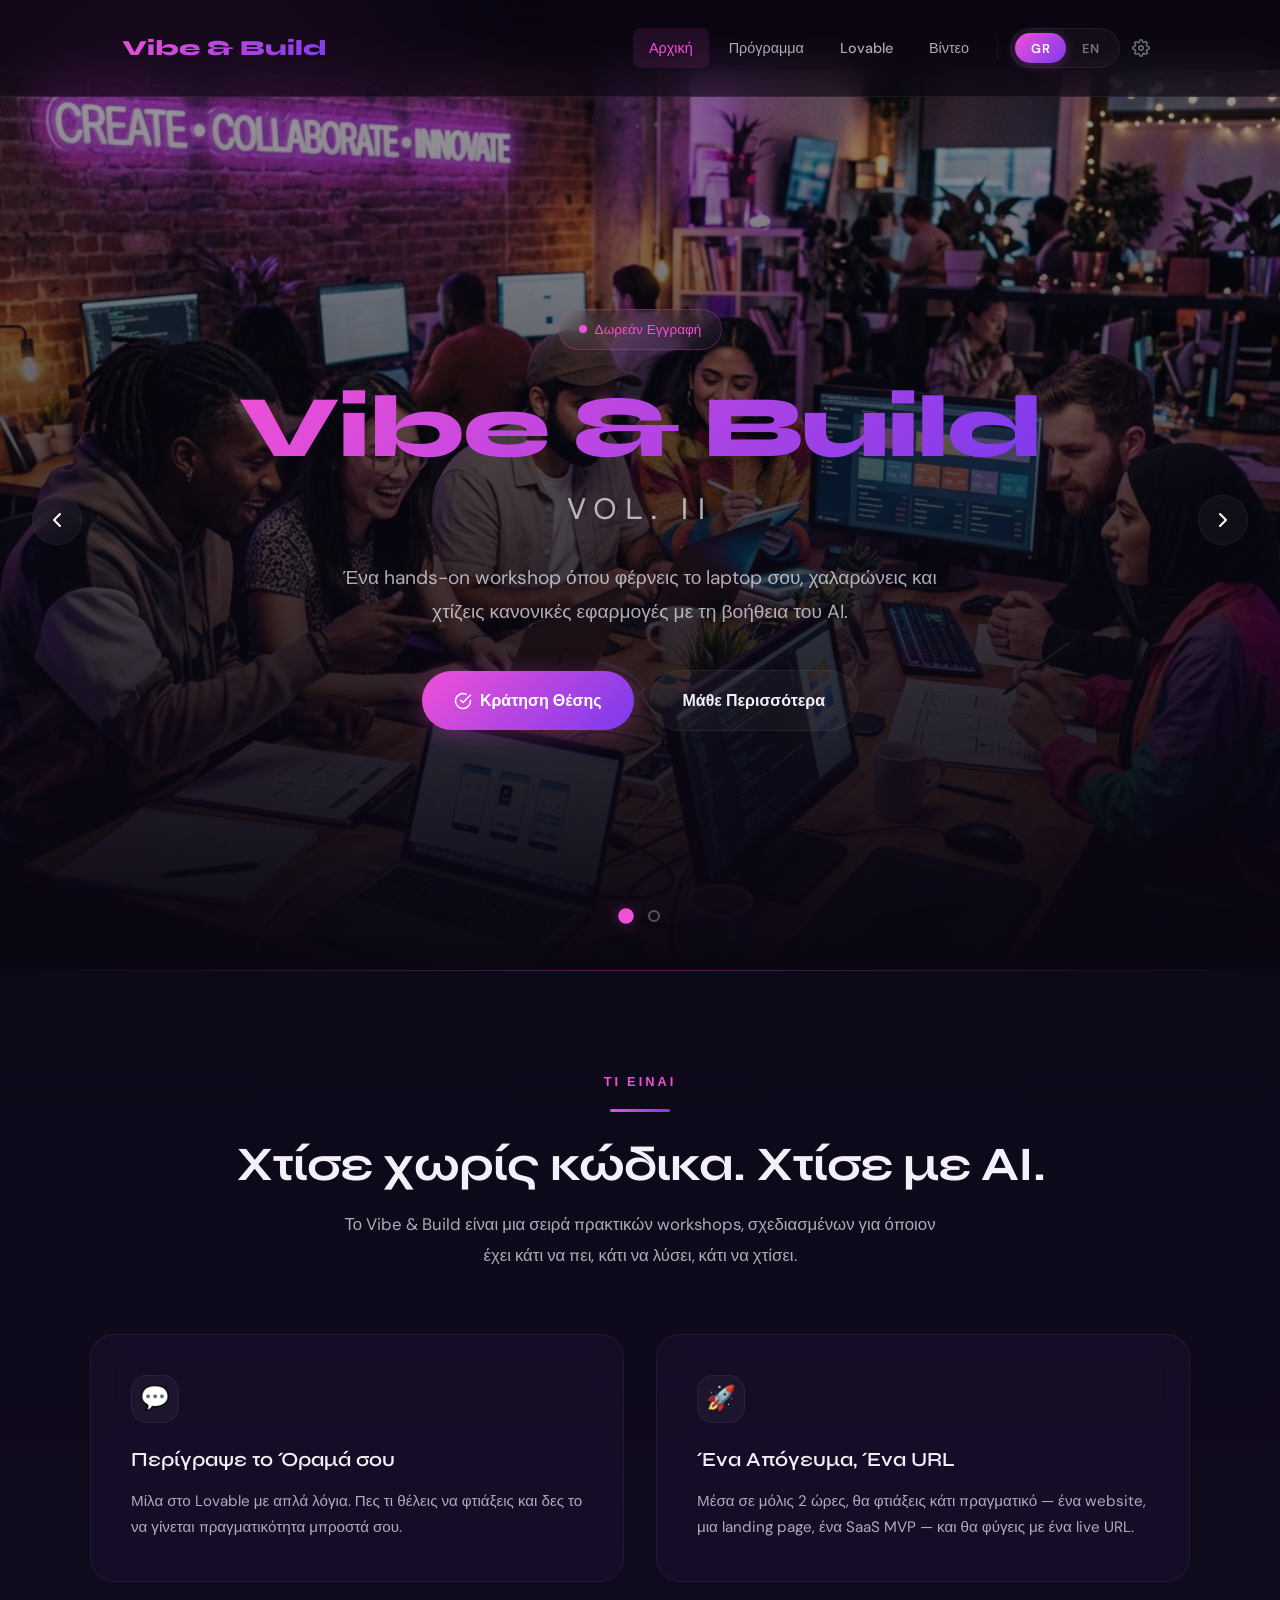
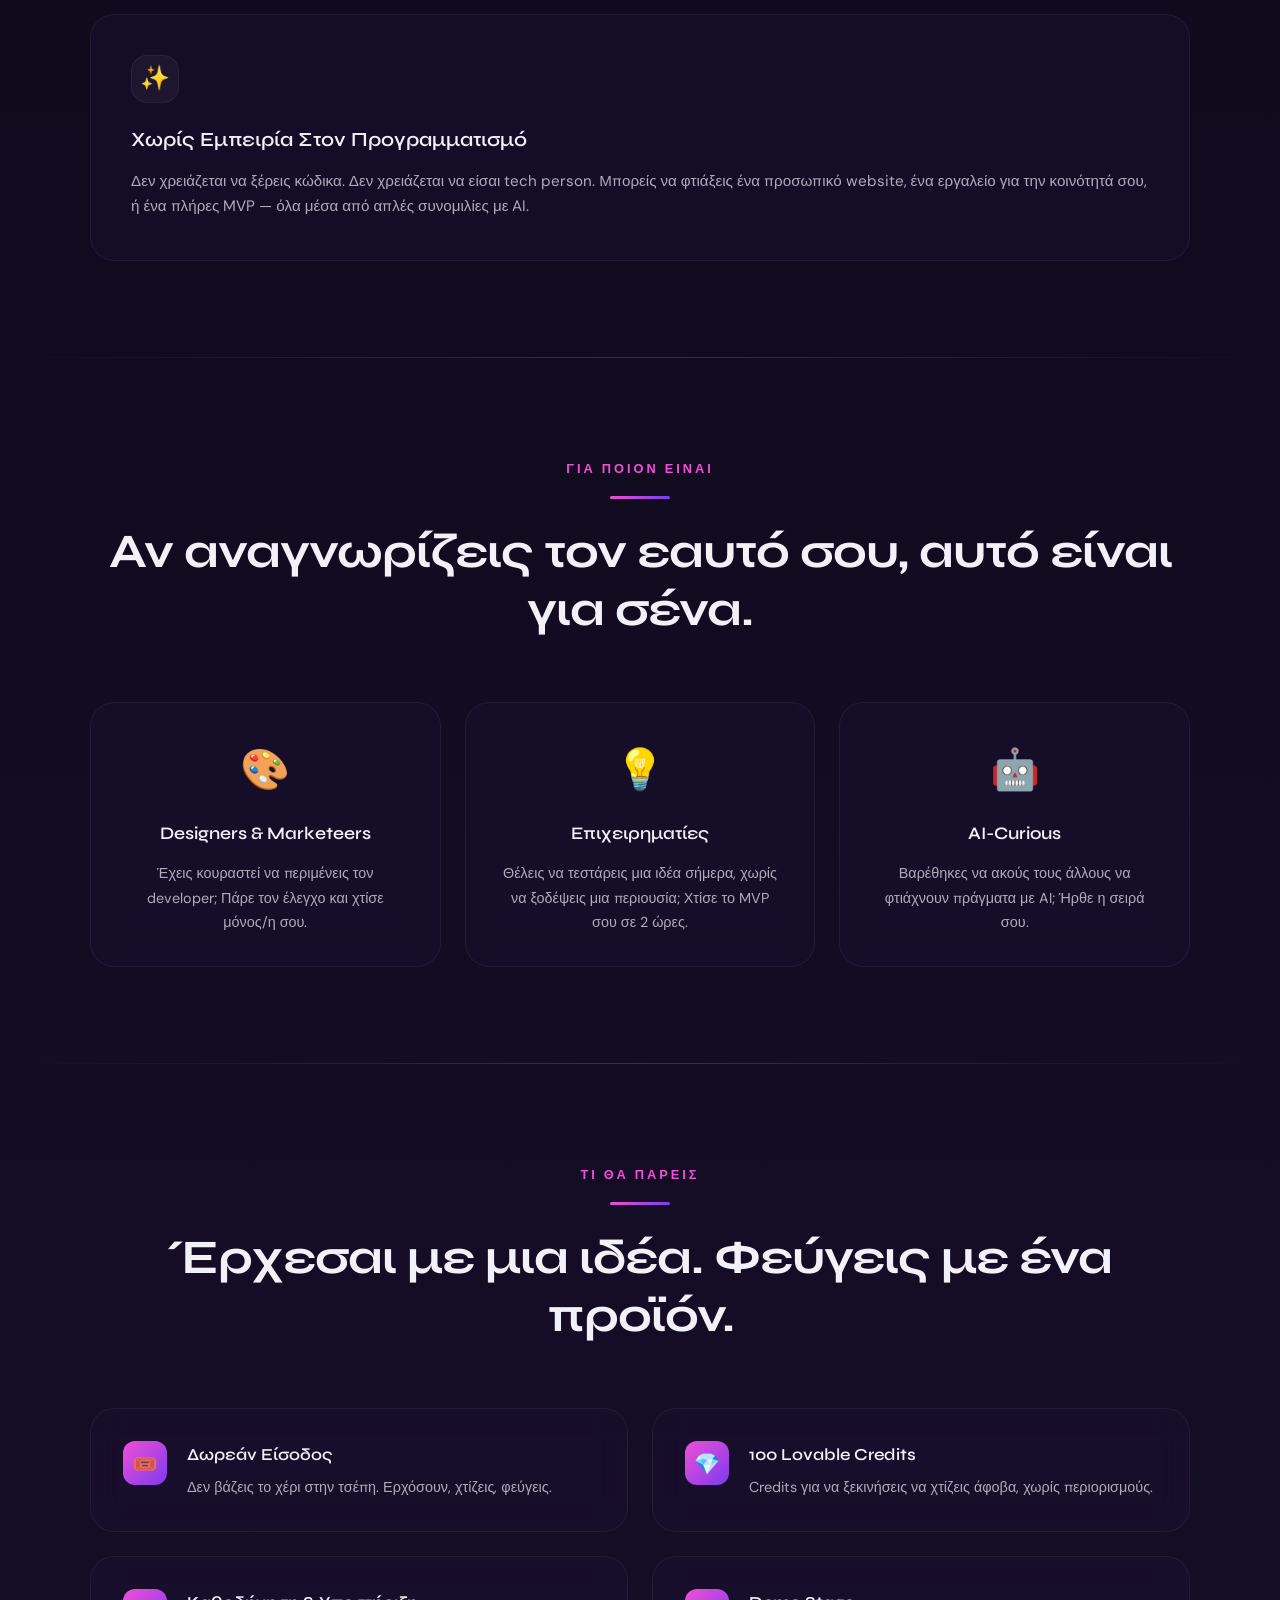
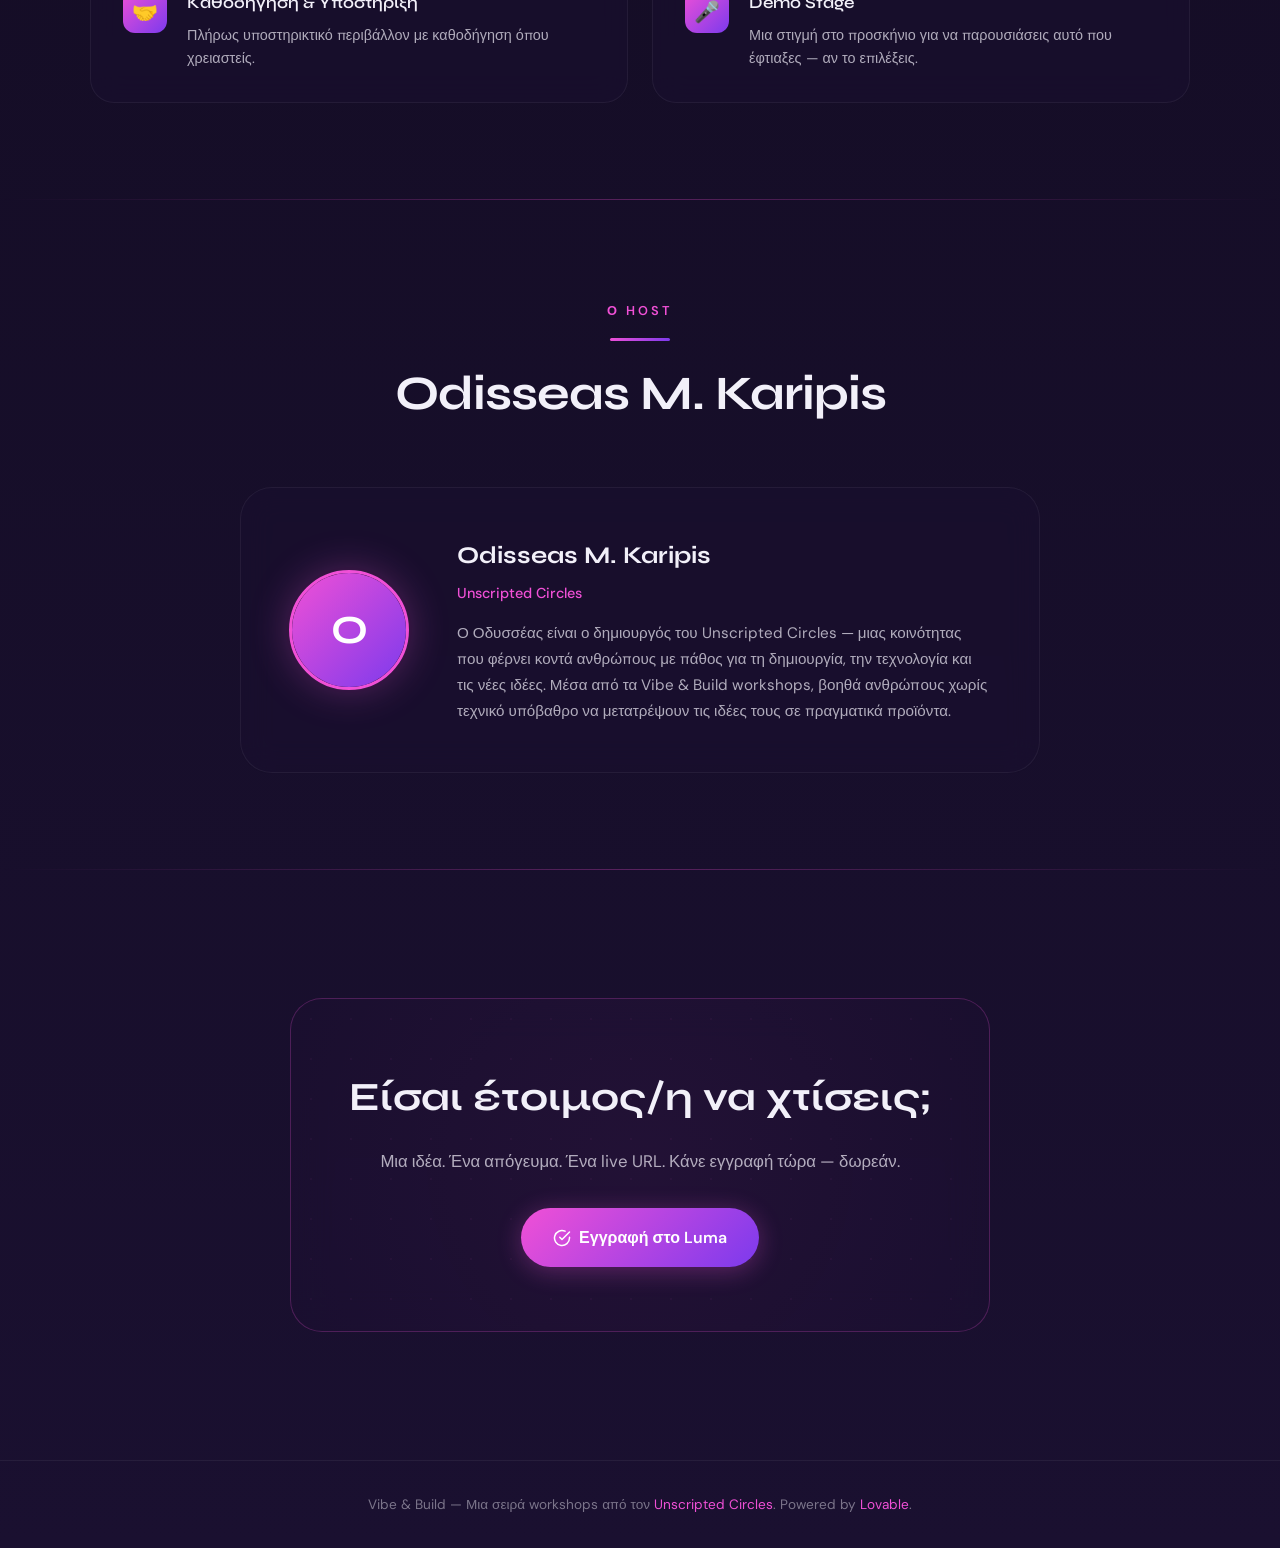
==== commit 803c7341: "Creative design overhaul with carousel" ====
--- a/index.html
+++ b/index.html
@@ -13,60 +13,77 @@
   <link rel="stylesheet" href="index.css">
 </head>
 <body>
-
-  <!-- ========== HERO ========== -->
-  <section class="hero" id="hero">
-    <div class="hero-bg">
-      <img src="hero-bg.png" alt="" loading="eager">
-    </div>
-
-    <div class="hero-content">
-      <div class="hero-badge">
-        <span class="pulse-dot"></span>
-        <span data-el="Δωρεάν Εγγραφή" data-en="Free Admission" class="i18n">Δωρεάν Εγγραφή</span>
-      </div>
-
-      <h1 class="hero-title">
-        <span class="gradient-text">Vibe & Build</span>
-      </h1>
-      <div class="hero-vol">vol. II</div>
-
-      <p class="hero-description i18n"
-         data-el="Ήρθε η ώρα να σταματήσεις να λες «κάποια μέρα» και να αρχίσεις να χτίζεις σήμερα. Ένα πρακτικό workshop για όποιον θέλει να δημιουργήσει κάτι πραγματικό — χωρίς κώδικα."
-         data-en="It's time to stop saying 'someday' and start building today. A hands-on workshop for anyone who wants to create something real — without code.">
-        Ήρθε η ώρα να σταματήσεις να λες «κάποια μέρα» και να αρχίσεις να χτίζεις σήμερα. Ένα πρακτικό workshop για όποιον θέλει να δημιουργήσει κάτι πραγματικό — χωρίς κώδικα.
-      </p>
-
-      <div class="hero-meta">
-        <div class="hero-meta-item">
-          <svg xmlns="http://www.w3.org/2000/svg" viewBox="0 0 24 24" fill="none" stroke="currentColor" stroke-width="2" stroke-linecap="round" stroke-linejoin="round"><rect x="3" y="4" width="18" height="18" rx="2" ry="2"/><line x1="16" y1="2" x2="16" y2="6"/><line x1="8" y1="2" x2="8" y2="6"/><line x1="3" y1="10" x2="21" y2="10"/></svg>
-          <span data-el="Επόμενο Workshop — Σύντομα" data-en="Next Workshop — Coming Soon" class="i18n">Επόμενο Workshop — Σύντομα</span>
-        </div>
-        <div class="hero-meta-item">
-          <svg xmlns="http://www.w3.org/2000/svg" viewBox="0 0 24 24" fill="none" stroke="currentColor" stroke-width="2" stroke-linecap="round" stroke-linejoin="round"><path d="M21 10c0 7-9 13-9 13s-9-6-9-13a9 9 0 0 1 18 0z"/><circle cx="12" cy="10" r="3"/></svg>
-          <span data-el="Αθήνα, Ελλάδα" data-en="Athens, Greece" class="i18n">Αθήνα, Ελλάδα</span>
-        </div>
-        <div class="hero-meta-item">
-          <svg xmlns="http://www.w3.org/2000/svg" viewBox="0 0 24 24" fill="none" stroke="currentColor" stroke-width="2" stroke-linecap="round" stroke-linejoin="round"><circle cx="12" cy="12" r="10"/><polyline points="12 6 12 12 16 14"/></svg>
-          <span data-el="2 ώρες" data-en="2 hours" class="i18n">2 ώρες</span>
-        </div>
-      </div>
-
-      <div class="hero-cta">
-        <a href="https://luma.com/lljxukb3" target="_blank" rel="noopener" class="btn btn-primary" id="hero-register-btn">
-          <svg xmlns="http://www.w3.org/2000/svg" viewBox="0 0 24 24" fill="none" stroke="currentColor" stroke-width="2" stroke-linecap="round" stroke-linejoin="round"><path d="M15 3h4a2 2 0 0 1 2 2v14a2 2 0 0 1-2 2h-4"/><polyline points="10 17 15 12 10 7"/><line x1="15" y1="12" x2="3" y2="12"/></svg>
-          <span data-el="Εγγραφή στο Luma" data-en="Register on Luma" class="i18n">Εγγραφή στο Luma</span>
-        </a>
-        <a href="#about" class="btn btn-secondary">
-          <span data-el="Μάθε Περισσότερα" data-en="Learn More" class="i18n">Μάθε Περισσότερα</span>
-        </a>
-      </div>
-
-      <div class="lovable-badge">
-        <svg viewBox="0 0 24 24" fill="currentColor"><path d="M12 21.35l-1.45-1.32C5.4 15.36 2 12.28 2 8.5 2 5.42 4.42 3 7.5 3c1.74 0 3.41.81 4.5 2.09C13.09 3.81 14.76 3 16.5 3 19.58 3 22 5.42 22 8.5c0 3.78-3.4 6.86-8.55 11.54L12 21.35z"/></svg>
-        <span data-el="Powered by <strong>Lovable</strong>" data-en="Powered by <strong>Lovable</strong>" class="i18n">Powered by <strong>Lovable</strong></span>
-      </div>
-    </div>
+  <!-- ========== HERO CAROUSEL ========== -->
+  <section class="hero-carousel" id="hero">
+    
+    <div class="carousel-track" id="heroTrack">
+      
+      <!-- Slide 1: AI Generated Collaborative -->
+      <div class="carousel-slide active">
+        <div class="carousel-slide-bg">
+          <img src="hero-1.png" alt="Collaborative Workshop" loading="eager">
+        </div>
+        <div class="carousel-content">
+          <div class="hero-badge">
+            <span class="pulse-dot"></span>
+            <span data-el="Δωρεάν Εγγραφή" data-en="Free Admission" class="i18n">Δωρεάν Εγγραφή</span>
+          </div>
+          <h1 class="hero-title">
+            <span class="gradient-text">Vibe & Build</span>
+          </h1>
+          <div class="hero-vol">vol. II</div>
+          <p class="hero-description i18n" 
+             data-el="Ένα hands-on workshop όπου φέρνεις το laptop σου, χαλαρώνεις και χτίζεις κανονικές εφαρμογές με τη βοήθεια του AI." 
+             data-en="A hands-on workshop where you bring your laptop, relax, and build real applications with the help of AI.">
+            Ένα hands-on workshop όπου φέρνεις το laptop σου, χαλαρώνεις και χτίζεις κανονικές εφαρμογές με τη βοήθεια του AI.
+          </p>
+          <div class="hero-cta">
+            <a href="https://luma.com/lljxukb3" target="_blank" rel="noopener" class="btn btn-primary">
+              <svg xmlns="http://www.w3.org/2000/svg" viewBox="0 0 24 24" fill="none" stroke="currentColor" stroke-width="2" stroke-linecap="round" stroke-linejoin="round"><path d="M22 11.08V12a10 10 0 1 1-5.93-9.14"/><polyline points="22 4 12 14.01 9 11.01"/></svg>
+              <span data-el="Κράτηση Θέσης" data-en="Reserve Spot" class="i18n">Κράτηση Θέσης</span>
+            </a>
+            <a href="#about" class="btn btn-secondary i18n" data-el="Μάθε Περισσότερα" data-en="Learn More">Μάθε Περισσότερα</a>
+          </div>
+        </div>
+      </div>
+
+      <!-- Slide 2: Founder Photo -->
+      <div class="carousel-slide">
+        <div class="carousel-slide-bg">
+          <img src="founder.jpg" alt="Founder Odisseas" loading="lazy" onerror="this.src='hero-bg.png'">
+        </div>
+        <div class="carousel-content">
+          <h1 class="hero-title" style="font-size: clamp(2.5rem, 6vw, 4.5rem);">
+            <span class="i18n" data-el="Stop dreaming." data-en="Stop dreaming.">Stop dreaming.</span><br>
+            <span class="gradient-text i18n" data-el="Start building." data-en="Start building.">Start building.</span>
+          </h1>
+          <p class="hero-description i18n" style="font-size: 1.5rem; margin-top: 1rem;"
+             data-el="Vol.II loading... Μάιος 20" 
+             data-en="Vol.II loading... May 20">
+            Vol.II loading... Μάιος 20
+          </p>
+          <div class="hero-cta" style="margin-top: 2rem;">
+            <a href="schedule.html" class="btn btn-primary i18n" data-el="Δες το Πρόγραμμα" data-en="View Schedule">Δες το Πρόγραμμα</a>
+          </div>
+        </div>
+      </div>
+
+    </div>
+
+    <!-- Navigation Arrows -->
+    <button class="carousel-arrow prev" id="carouselPrev" aria-label="Previous slide">
+      <svg xmlns="http://www.w3.org/2000/svg" width="24" height="24" viewBox="0 0 24 24" fill="none" stroke="currentColor" stroke-width="2" stroke-linecap="round" stroke-linejoin="round"><polyline points="15 18 9 12 15 6"></polyline></svg>
+    </button>
+    <button class="carousel-arrow next" id="carouselNext" aria-label="Next slide">
+      <svg xmlns="http://www.w3.org/2000/svg" width="24" height="24" viewBox="0 0 24 24" fill="none" stroke="currentColor" stroke-width="2" stroke-linecap="round" stroke-linejoin="round"><polyline points="9 18 15 12 9 6"></polyline></svg>
+    </button>
+
+    <!-- Navigation Dots -->
+    <div class="carousel-nav" id="carouselDots">
+      <button class="carousel-dot active" data-index="0" aria-label="Slide 1"></button>
+      <button class="carousel-dot" data-index="1" aria-label="Slide 2"></button>
+    </div>
+
   </section>
 
   <div class="glow-line"></div>
--- a/index.css
+++ b/index.css
@@ -1,7 +1,7 @@
 /* ============================================
    DESIGN TOKENS
    ============================================ */
-@import url('https://fonts.googleapis.com/css2?family=Inter:wght@300;400;500;600;700;800;900&family=Outfit:wght@300;400;500;600;700;800;900&display=swap');
+@import url('https://fonts.googleapis.com/css2?family=DM+Sans:ital,opsz,wght@0,9..40,100..1000;1,9..40,100..1000&family=Syne:wght@400..800&display=swap');
 
 :root {
   /* Colors - Dark Theme with Lovable-inspired palette */
@@ -33,8 +33,8 @@
   --gradient-hero: linear-gradient(180deg, rgba(10, 6, 18, 0.3) 0%, rgba(10, 6, 18, 0.85) 60%, #0a0612 100%);
 
   /* Typography */
-  --font-primary: 'Outfit', sans-serif;
-  --font-secondary: 'Inter', sans-serif;
+  --font-primary: 'Syne', sans-serif;
+  --font-secondary: 'DM Sans', sans-serif;
 
   /* Spacing */
   --section-padding: 6rem 2rem;
@@ -2475,3 +2475,145 @@
     padding: 7rem 1.25rem 3rem;
   }
 }
+
+/* ============================================
+   HERO CAROUSEL
+   ============================================ */
+.hero-carousel {
+  position: relative;
+  width: 100%;
+  height: 100vh;
+  overflow: hidden;
+  background: var(--bg-primary);
+}
+
+.carousel-track {
+  display: flex;
+  height: 100%;
+  width: 100%;
+  transition: transform 0.8s cubic-bezier(0.77, 0, 0.175, 1);
+  will-change: transform;
+}
+
+.carousel-slide {
+  flex: 0 0 100%;
+  width: 100%;
+  height: 100%;
+  position: relative;
+  display: flex;
+  align-items: center;
+  justify-content: center;
+  overflow: hidden;
+}
+
+.carousel-slide-bg {
+  position: absolute;
+  top: 0;
+  left: 0;
+  width: 100%;
+  height: 100%;
+  z-index: 0;
+}
+
+.carousel-slide-bg img {
+  width: 100%;
+  height: 100%;
+  object-fit: cover;
+  transform: scale(1.05);
+  transition: transform 6s ease-out;
+}
+
+.carousel-slide.active .carousel-slide-bg img {
+  transform: scale(1);
+}
+
+.carousel-slide-bg::after {
+  content: '';
+  position: absolute;
+  top: 0;
+  left: 0;
+  width: 100%;
+  height: 100%;
+  background: linear-gradient(180deg, rgba(10, 6, 18, 0.4) 0%, rgba(10, 6, 18, 0.85) 70%, #0a0612 100%);
+}
+
+.carousel-content {
+  position: relative;
+  z-index: 1;
+  text-align: center;
+  padding: 2rem;
+  max-width: 900px;
+  opacity: 0;
+  transform: translateY(40px);
+  transition: opacity 0.8s ease-out 0.4s, transform 0.8s ease-out 0.4s;
+}
+
+.carousel-slide.active .carousel-content {
+  opacity: 1;
+  transform: translateY(0);
+}
+
+/* Carousel Navigation */
+.carousel-nav {
+  position: absolute;
+  bottom: 3rem;
+  left: 50%;
+  transform: translateX(-50%);
+  display: flex;
+  gap: 1rem;
+  z-index: 10;
+}
+
+.carousel-dot {
+  width: 12px;
+  height: 12px;
+  border-radius: 50%;
+  border: 2px solid rgba(255, 255, 255, 0.3);
+  background: transparent;
+  cursor: pointer;
+  transition: var(--transition-fast);
+  padding: 0;
+}
+
+.carousel-dot:hover {
+  border-color: rgba(255, 255, 255, 0.8);
+}
+
+.carousel-dot.active {
+  background: var(--accent-primary);
+  border-color: var(--accent-primary);
+  transform: scale(1.3);
+  box-shadow: 0 0 10px var(--accent-glow);
+}
+
+.carousel-arrow {
+  position: absolute;
+  top: 50%;
+  transform: translateY(-50%);
+  background: var(--bg-glass);
+  backdrop-filter: blur(12px);
+  border: 1px solid var(--border-subtle);
+  width: 50px;
+  height: 50px;
+  border-radius: 50%;
+  display: flex;
+  align-items: center;
+  justify-content: center;
+  color: white;
+  cursor: pointer;
+  z-index: 10;
+  transition: var(--transition-fast);
+}
+
+.carousel-arrow:hover {
+  background: rgba(255, 255, 255, 0.1);
+  border-color: var(--accent-primary);
+  box-shadow: 0 0 20px var(--accent-glow);
+}
+
+.carousel-arrow.prev { left: 2rem; }
+.carousel-arrow.next { right: 2rem; }
+
+@media (max-width: 768px) {
+  .carousel-arrow { display: none; }
+}
